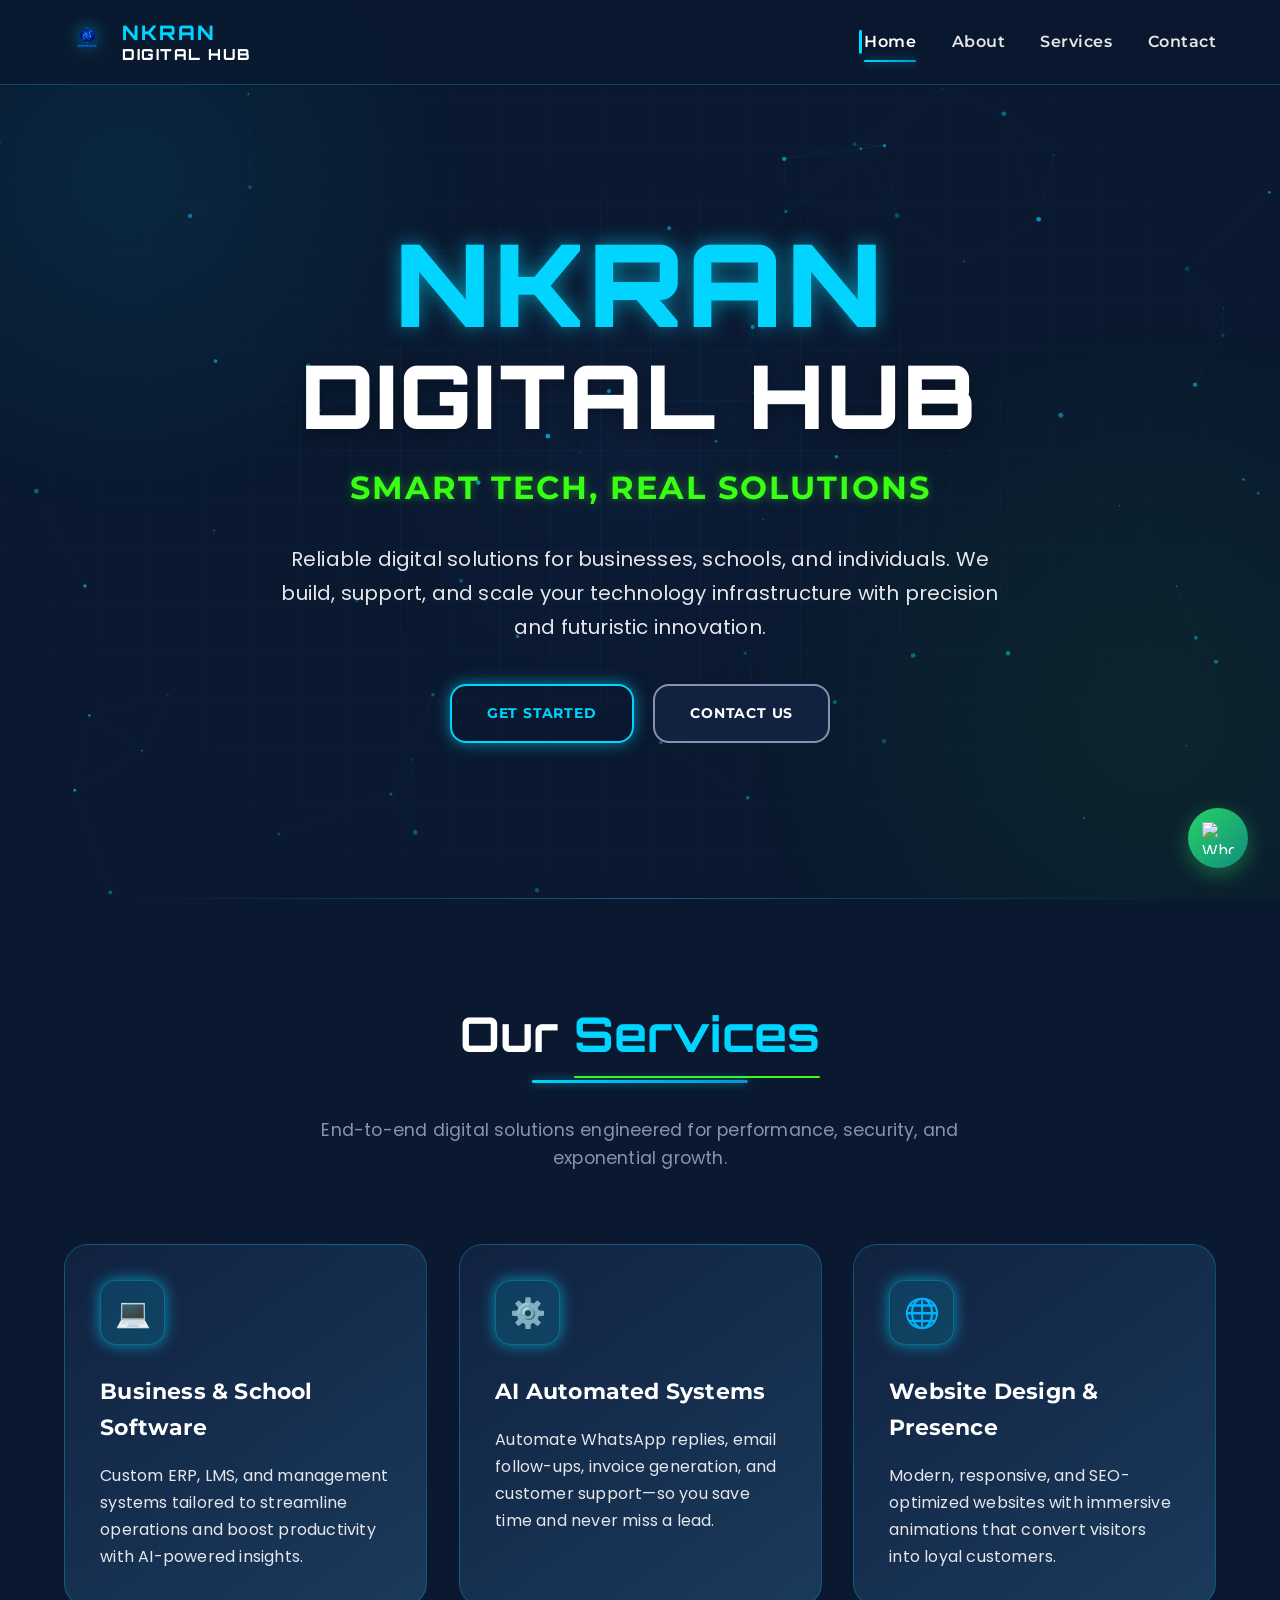
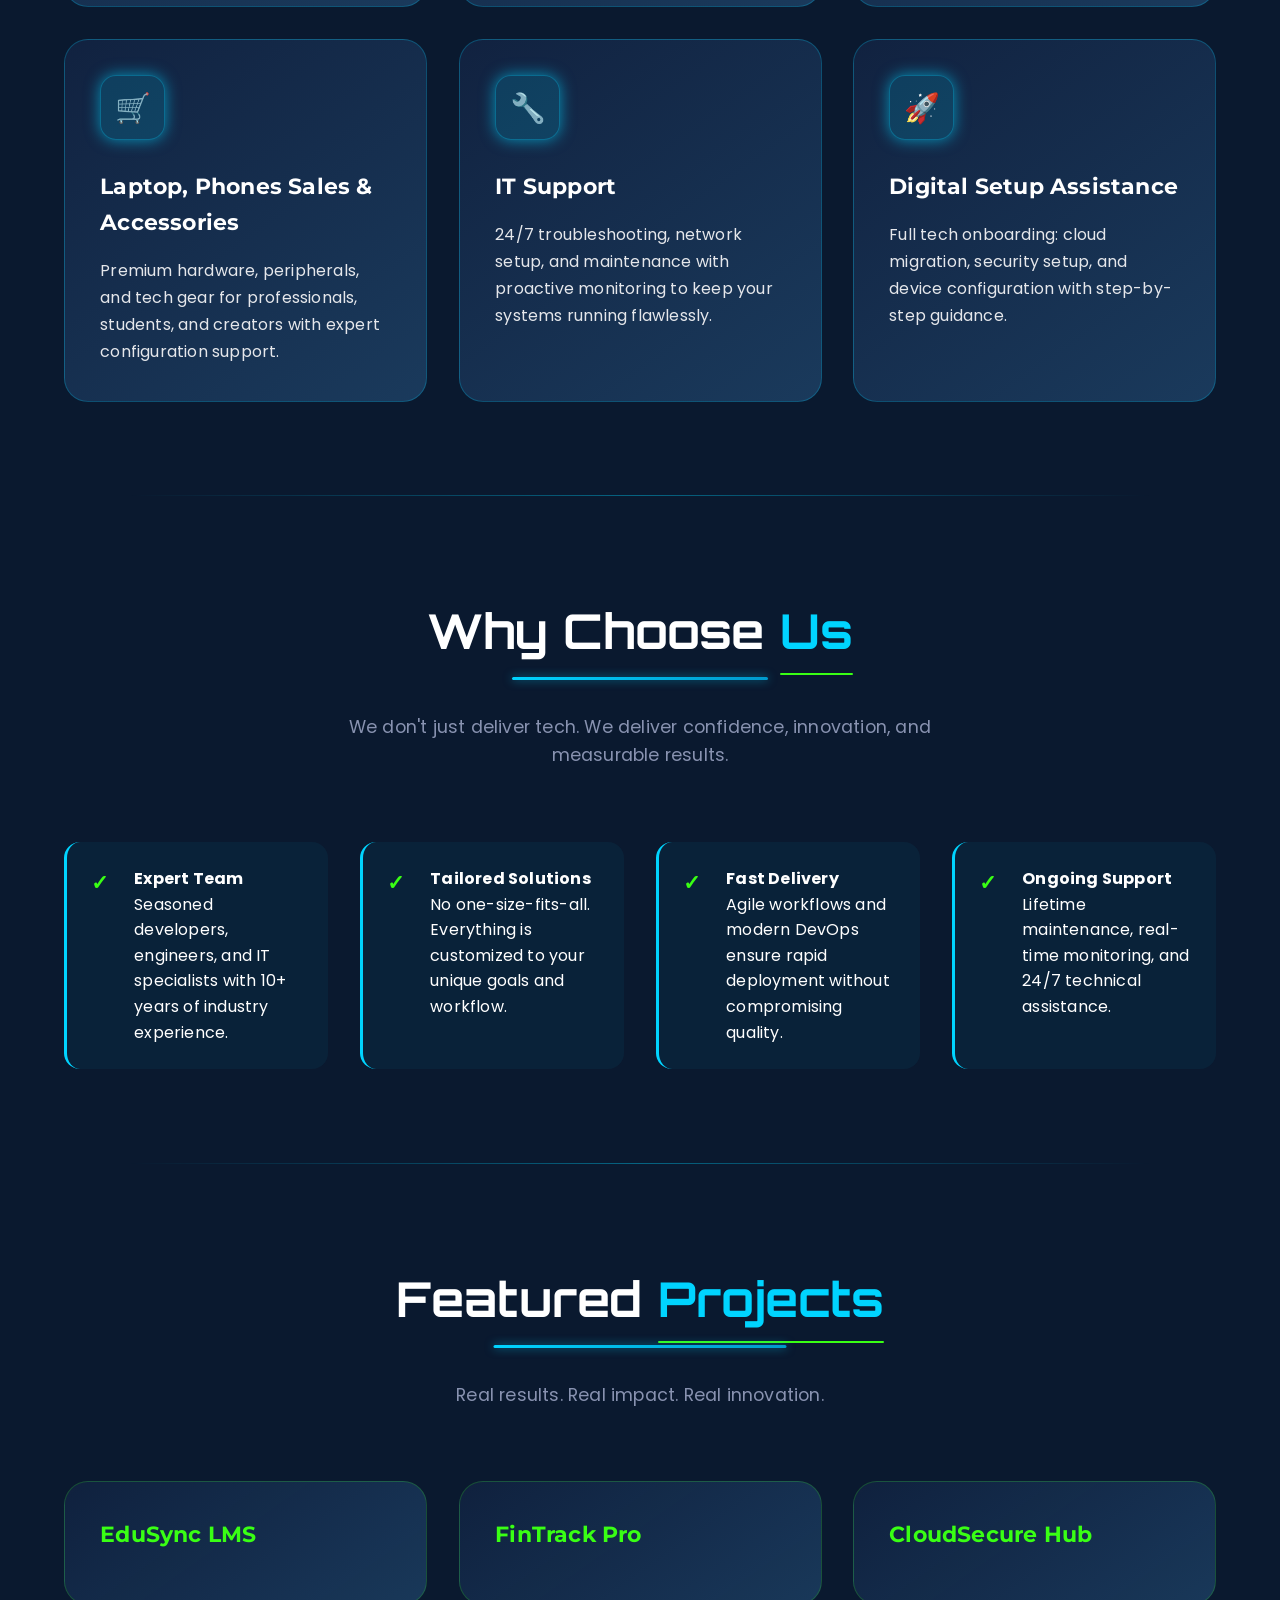
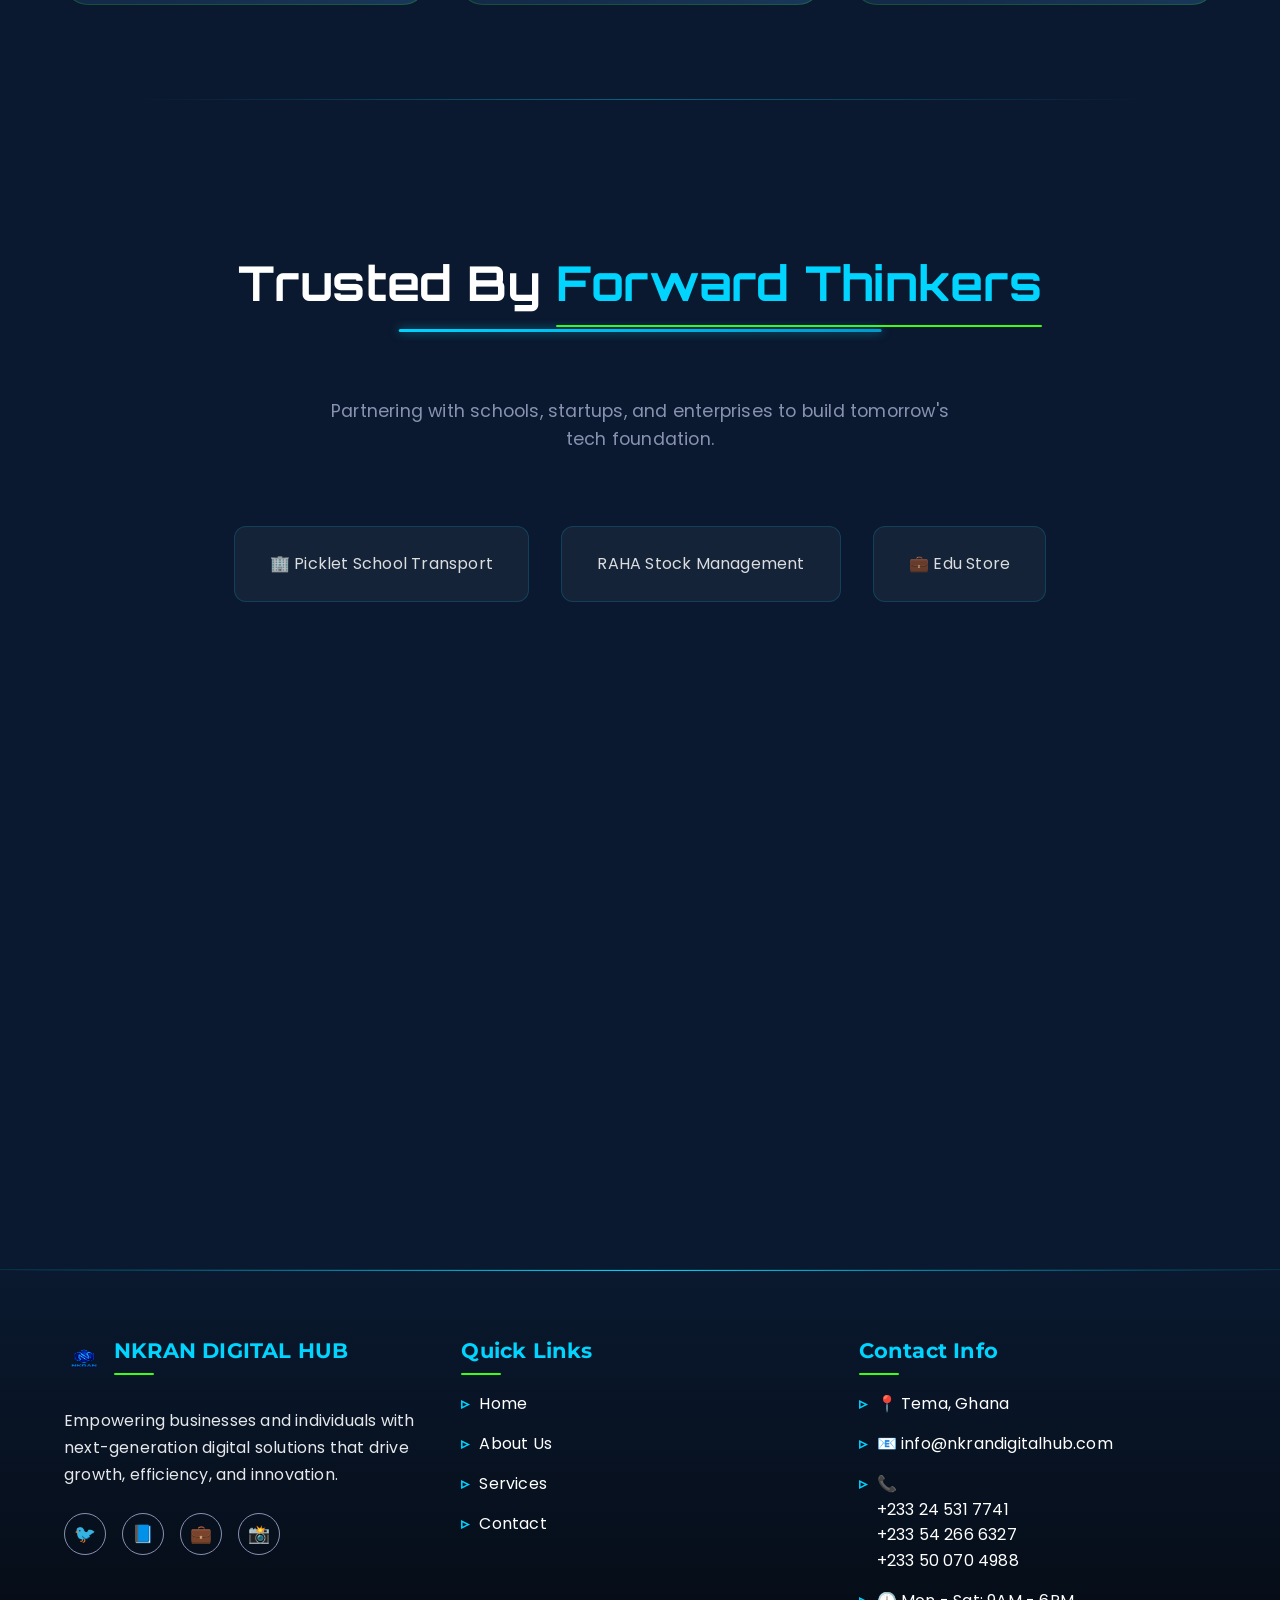
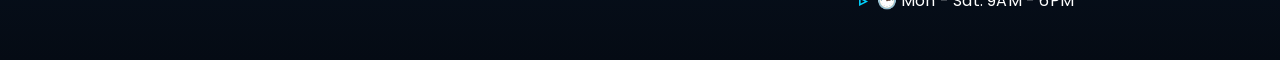
==== index.html @ eeb21f66 "Initial commit: NKRAN DIGITAL HUB website" ====
<!DOCTYPE html>
<html lang="en">
<head>
  <meta charset="UTF-8">
  <meta name="viewport" content="width=device-width, initial-scale=1.0">
  <meta name="description" content="NKRAN DIGITAL HUB - Smart Tech, Real Solutions">
  <title>Home | NKRAN DIGITAL HUB</title>
<link rel="icon" type="image/png" sizes="32x32" href="images/mkranDigilogo.png">
  <!-- Google Fonts -->
  <link rel="preconnect" href="https://fonts.googleapis.com">
  <link rel="preconnect" href="https://fonts.gstatic.com" crossorigin>
  <link href="https://fonts.googleapis.com/css2?family=Orbitron:wght@400;600;700;900&family=Montserrat:wght@400;500;600;700&family=Poppins:wght@300;400;500;600;700&display=swap" rel="stylesheet">
 <link rel = 'stylesheet' href="/css/index.css">
</head>
<body>
  <!-- Loading Animation -->
  <div class="loader" id="loader">
    <div class="loader-content">
      <div class="loader-logo">
  <img src="/images/mkranDigilogo.png" alt="Logo">
  <h2>NKRAN <br> DIGITAL HUB</h2>
</div>
      <div class="loader-bar"></div>
    </div>
  </div>

  <!-- Scroll Progress Bar -->
  <div class="scroll-progress" id="scrollProgress"></div>

  <!-- Particle Background Canvas -->
  <canvas id="particles-canvas"></canvas>

  <!-- Navigation -->
  <nav class="navbar" id="navbar">
<a href="index.html" class="nav-logo">
  <img src="images/mkranDigilogo.png" alt="NKRAN Logo">
  <div class="logo-text">
    <span class="logo-nkran">NKRAN</span>
    <span class="logo-digital">DIGITAL HUB</span>
  </div>
</a>
</a>
    <div class="menu-toggle" aria-label="Toggle menu">
      <span></span><span></span><span></span>
    </div>
    <ul class="nav-menu">
      <li><a href="index.html" class="nav-link active">Home</a></li>
      <li><a href="about.html" class="nav-link">About</a></li>
      <li><a href="services.html" class="nav-link">Services</a></li>
      <li><a href="contact.html" class="nav-link">Contact</a></li>
    </ul>
  </nav>

  <!-- Main Content -->
  <main>
    <!-- Hero Section -->
    <section class="hero">
      <div class="hero-grid"></div>
      <div class="hero-content">
        <h1 class="hero-title">
      <span class="title-main">NKRAN</span> <br> DIGITAL HUB
      </h1>
        <p class="hero-slogan">Smart Tech, Real Solutions</p>
        <p class="hero-desc">Reliable digital solutions for businesses, schools, and individuals. We build, support, and scale your technology infrastructure with precision and futuristic innovation.</p>
        <div class="hero-buttons">
          <a href="services.html" class="btn btn-primary" style="--i:0">Get Started</a>
          <a href="contact.html" class="btn btn-secondary" style="--i:1">Contact Us</a>
        </div>
      </div>
    </section>

    <!-- Services Section -->
    <section id="services">
      <div class="section-header">
        <h2 class="section-title">Our <span>Services</span></h2>
        <p class="section-subtitle">End-to-end digital solutions engineered for performance, security, and exponential growth.</p>
      </div>
      <div class="card-grid">
        <div class="card">
          <div class="card-content">
            <div class="card-icon">💻</div>
            <h3>Business & School Software</h3>
            <p>Custom ERP, LMS, and management systems tailored to streamline operations and boost productivity with AI-powered insights.</p>
          </div>
        </div>
        <div class="card">
          <div class="card-content">
            <div class="card-icon">⚙️</div>
            <h3>AI Automated Systems</h3>
            <p>Automate WhatsApp replies, email follow-ups, invoice generation, and customer support—so you save time and never miss a lead.</p>
          </div>
        </div>
        <div class="card">
          <div class="card-content">
            <div class="card-icon">🌐</div>
            <h3>Website Design & Presence</h3>
            <p>Modern, responsive, and SEO-optimized websites with immersive animations that convert visitors into loyal customers.</p>
          </div>
        </div>
        <div class="card">
          <div class="card-content">
            <div class="card-icon">🛒</div>
            <h3>Laptop, Phones Sales & Accessories</h3>
            <p>Premium hardware, peripherals, and tech gear for professionals, students, and creators with expert configuration support.</p>
          </div>
        </div>
        <div class="card">
          <div class="card-content">
            <div class="card-icon">🔧</div>
            <h3>IT Support</h3>
            <p>24/7 troubleshooting, network setup, and maintenance with proactive monitoring to keep your systems running flawlessly.</p>
          </div>
        </div>
        <div class="card">
          <div class="card-content">
            <div class="card-icon">🚀</div>
            <h3>Digital Setup Assistance</h3>
            <p>Full tech onboarding: cloud migration, security setup, and device configuration with step-by-step guidance.</p>
          </div>
        </div>
      </div>
    </section>

    <!-- Why Choose Us -->
    <section id="why-us">
      <div class="section-header">
        <h2 class="section-title">Why Choose <span>Us</span></h2>
        <p class="section-subtitle">We don't just deliver tech. We deliver confidence, innovation, and measurable results.</p>
      </div>
      <div class="features">
        <div class="feature">
          <span class="feature-icon">✓</span>
          <div><strong>Expert Team</strong><br>Seasoned developers, engineers, and IT specialists with 10+ years of industry experience.</div>
        </div>
        <div class="feature">
          <span class="feature-icon">✓</span>
          <div><strong>Tailored Solutions</strong><br>No one-size-fits-all. Everything is customized to your unique goals and workflow.</div>
        </div>
        <div class="feature">
          <span class="feature-icon">✓</span>
          <div><strong>Fast Delivery</strong><br>Agile workflows and modern DevOps ensure rapid deployment without compromising quality.</div>
        </div>
        <div class="feature">
          <span class="feature-icon">✓</span>
          <div><strong>Ongoing Support</strong><br>Lifetime maintenance, real-time monitoring, and 24/7 technical assistance.</div>
        </div>
      </div>
    </section>

    <!-- Featured Projects -->
    <section id="projects">
      <div class="section-header">
        <h2 class="section-title">Featured <span>Projects</span></h2>
        <p class="section-subtitle">Real results. Real impact. Real innovation.</p>
      </div>
      <div class="card-grid">
        <div class="card">
          <div class="card-content">
            <h3>EduSync LMS</h3>
            <p></p>
          </div>
        </div>
        <div class="card">
          <div class="card-content">
            <h3>FinTrack Pro</h3>
            <p></p>
          </div>
        </div>
        <div class="card">
          <div class="card-content">
            <h3>CloudSecure Hub</h3>
            <p></p>
          </div>
        </div>
      </div>
    </section>

    <!-- Trust Section -->
    <section id="trust">
      <div class="section-header">
        <h2 class="section-title">Trusted By <span>Forward Thinkers</span></h2>
        <p class="section-subtitle">Partnering with schools, startups, and enterprises to build tomorrow's tech foundation.</p>
      </div>
      <div>
        <div>🏢 Picklet School Transport</div>
        <div> RAHA Stock Management </div>
        <div>💼 Edu Store
      </div>
    </section>

    <!-- CTA Section -->
    <section id="cta">
      <h2>Ready to Upgrade Your Tech?</h2>
      <p>Let's build something remarkable together. Get a free consultation and discover how our solutions can transform your digital presence.</p>
      <a href="contact.html" class="btn btn-primary">Contact Us Now</a>
    </section>
  </main>

  <!-- Footer -->
  <footer class="footer">
    <div class="footer-grid">
      <div class="footer-col">
        <div class="footer-brand">
        <img src="/images/mkranDigilogo.png" alt="Logo">
        <h4>NKRAN DIGITAL HUB</h4>
      </div>
        <p>Empowering businesses and individuals with next-generation digital solutions that drive growth, efficiency, and innovation.</p>
        <div class="social-links">
          <a href="#" aria-label="Twitter">🐦</a>
          <a href="#" aria-label="Facebook">📘</a>
          <a href="#" aria-label="LinkedIn">💼</a>
          <a href="#" aria-label="Instagram">📸</a>
        </div>
      </div>
      <div class="footer-col">
        <h4>Quick Links</h4>
        <ul>
          <li><a href="index.html">Home</a></li>
          <li><a href="about.html">About Us</a></li>
          <li><a href="services.html">Services</a></li>
          <li><a href="contact.html">Contact</a></li>
        </ul>
      </div>
      <div class="footer-col">
  <h4>Contact Info</h4>
  <ul class="contact-list">
    <li>
      <span class="icon">📍</span>
      <span class="text">Tema, Ghana</span>
    </li>
    <li>
      <span class="icon">📧</span>
      <a href="mailto:info@nkrandigitalhub.com" class="text">info@nkrandigitalhub.com</a>
    </li>
    <li>
      <span class="icon">📞</span>
      <div class="text">
        <a href="tel:+233245317741">+233 24 531 7741</a><br>
        <a href="tel:+233542666327">+233 54 266 6327</a><br>
        <a href="tel:+233500704988">+233 50 070 4988</a>
      </div>
    </li>
    <li>
      <span class="icon">🕒</span>
      <span class="text">Mon - Sat: 9AM - 6PM</span>
    </li>
  </ul>
</div>

  <!-- WhatsApp Float Button -->
<a href="https://wa.me/233245317741" target="_blank" class="whatsapp-float">
  <img src="https://cdn-icons-png.flaticon.com/512/733/733585.png" alt="WhatsApp">

</a>

  <!-- Advanced Animation Scripts -->
 <script src="/js/index.js"></script>
</body>
</html>
---- css/index.css ----
/* ===== CORE VARIABLES & ANIMATION CONFIG ===== */
    :root {
      --bg-primary: #0A192F;
      --bg-secondary: #112240;
      --bg-tertiary: #1a3a5c;
      --accent-cyan: #00D4FF;
      --accent-cyan-glow: rgba(0, 212, 255, 0.6);
      --accent-green: #39FF14;
      --accent-green-glow: rgba(57, 255, 20, 0.4);
      --text-primary: #FFFFFF;
      --text-secondary: #E5E7EB;
      --text-muted: #8892B0;
      --font-heading: 'Orbitron', sans-serif;
      --font-sub: 'Montserrat', sans-serif;
      --font-body: 'Poppins', sans-serif;
      --transition: all 0.4s cubic-bezier(0.175, 0.885, 0.32, 1.275);
      --transition-smooth: all 0.3s ease;
      --radius: 16px;
      --radius-lg: 24px;
      --shadow-glow: 0 0 12px var(--accent-cyan-glow);
      --shadow-glow-green: 0 0 10px var(--accent-green-glow);
      --shadow-hover: 0 15px 40px rgba(0, 0, 0, 0.5);
      --gradient-primary: linear-gradient(135deg, var(--accent-cyan), #0099cc);
      --gradient-glow: linear-gradient(90deg, transparent, var(--accent-cyan), transparent);
      --particle-color: rgba(0, 212, 255, 0.4);
    }
  .hero-desc {
  max-width: 680px;
    }
    body {
  letter-spacing: 0.2px;
    }
    .nav-logo {
  display: flex;
  align-items: center;
  gap: 12px;
}
.hero-title .title-main {
  font-size: 1.3em; /* Makes NKRAN 30% larger */
  color: var(--accent-cyan);
  display: inline-block;
  letter-spacing: 4px;
  text-shadow: 0 0 20px var(--accent-cyan-glow), 0 5px 15px rgba(0, 0, 0, 0.3);
}

.footer-brand {
  display: flex;
  align-items: center;
  gap: 10px;
  margin-bottom: 1rem;
}

.footer-brand img {
  width: 40px;
  height: 40px;
}
.loader-logo {
  display: flex;
  flex-direction: column;
  align-items: center;
  gap: 15px;
}

.loader-logo img {
  width: 110px;
  height: 110px;
  object-fit: contain;
  filter: drop-shadow(0 0 15px rgba(0, 212, 255, 0.4));
}

.loader-logo h2 {
  font-family: var(--font-heading);
  font-size: 2.5rem;          /* Unified size */
  font-weight: 700;
  color: var(--accent-cyan);
  text-shadow: 0 0 15px var(--accent-cyan-glow);
  margin-top: 10px;
  animation: logoLoad 1.5s ease-in-out infinite alternate;
}

@keyframes logoLoad {
  from { letter-spacing: 2px; opacity: 0.8; }
  to { letter-spacing: 8px; opacity: 1; }
}
/* ===== NAV LOGO (MATCHES YOUR EXACT HTML) ===== */
.nav-logo {
  display: flex;
  flex-direction: row;        /* Forces image & text side-by-side */
  align-items: center;        /* Vertically centers them */
  gap: 12px;                  /* Space between logo & text */
  text-decoration: none;
}

.nav-logo img {
  width: 46px;
  height: 46px;
  object-fit: contain;
  filter: drop-shadow(0 0 8px var(--accent-cyan-glow));
  transition: transform 0.3s ease, filter 0.3s ease;
}

.logo-text {
  display: flex;
  flex-direction: column;     /* Stacks NKRAN over DIGITAL HUB */
  line-height: 1.15;
}

.logo-text span {
  font-family: var(--font-heading);
  font-weight: 800;
  display: block;
}

.logo-nkran {
  font-size: 1.25rem;
  color: var(--accent-cyan);
  letter-spacing: 2px;
  animation: logoGlow 3s ease-in-out infinite alternate;
}

.logo-digital {
  font-size: 0.95rem;
  color: var(--text-primary);
  letter-spacing: 1.5px;
  margin-top: 2px;
}

@keyframes logoGlow {
  from { text-shadow: 0 0 5px var(--accent-cyan-glow); }
  to { text-shadow: 0 0 15px var(--accent-cyan-glow), 0 0 25px var(--accent-cyan); }
}

/* Hover effect */
.nav-logo:hover img {
  transform: scale(1.05);
  filter: drop-shadow(0 0 12px var(--accent-cyan-glow)) brightness(1.1);
}









    /* ===== RESET & BASE ===== */
    * { box-sizing: border-box; margin: 0; padding: 0; }
    html { scroll-behavior: smooth; scroll-padding-top: 80px; }
    body {
      background: var(--bg-primary);
      color: var(--text-primary);
      font-family: var(--font-body);
      line-height: 1.6;
      overflow-x: hidden;
      position: relative;
    }
    body::before {
      content: '';
      position: fixed;
      top: 0; left: 0; width: 100%; height: 100%;
      background:
        radial-gradient(circle at 10% 20%, rgba(0, 212, 255, 0.08) 0%, transparent 25%),
        radial-gradient(circle at 90% 80%, rgba(57, 255, 20, 0.06) 0%, transparent 30%),
        radial-gradient(circle at 50% 50%, rgba(100, 100, 255, 0.04) 0%, transparent 40%);
      z-index: -3;
      animation: bgPulse 20s ease-in-out infinite alternate;
    }
    @keyframes bgPulse {
      0%, 100% { opacity: 0.7; }
      50% { opacity: 1; }
    }
    a { color: inherit; text-decoration: none; transition: var(--transition-smooth); }
    ul { list-style: none; }
    img, svg { max-width: 100%; display: block; }

    /* Prevent FOUC - show content immediately */
    .animate-on-scroll {
      opacity: 1 !important;
      transform: none !important;
      animation: none !important;
    }

    /* ===== PARTICLE BACKGROUND ===== */
    #particles-canvas {
      position: fixed;
      top: 0; left: 0;
      width: 100%; height: 100%;
      z-index: -2;
      pointer-events: none;
    }

    /* ===== NAVIGATION WITH GLASSMORPHISM & HOVER EFFECTS ===== */
    .navbar {
      position: fixed; top: 0; left: 0; width: 100%; z-index: 1000;
      padding: 1.2rem 5%;
      background: rgba(10, 25, 47, 0.85);
      backdrop-filter: blur(8px);
      border-bottom: 1px solid rgba(0, 212, 255, 0.25);
      display: flex; align-items: center; justify-content: space-between;
      transition: var(--transition);
      animation: slideDown 0.6s ease-out;
    }
    @keyframes slideDown {
      from { transform: translateY(-100%); opacity: 0; }
      to { transform: translateY(0); opacity: 1; }
    }
    .navbar.scrolled {
      padding: 0.8rem 5%;
      background: rgba(10, 25, 47, 0.95);
      box-shadow: 0 5px 30px rgba(0, 0, 0, 0.4);
      border-bottom-color: var(--accent-cyan);
    }
  /* ===== NAVIGATION LOGO & MENU ===== */
.nav-logo {
  display: flex;
  align-items: center;
  gap: 12px;
  text-decoration: none;
  position: relative;
}

.nav-logo img {
  width: 46px;
  height: 46px;
  object-fit: contain;
  filter: drop-shadow(0 0 8px var(--accent-cyan-glow));
  transition: transform 0.3s ease, filter 0.3s ease;
}

.logo-text {
  display: flex;
  flex-direction: column;
  line-height: 1.15;
}

.logo-text span {
  font-family: var(--font-heading);
  font-weight: 800;
  display: block;
}

.logo-nkran {
  font-size: 1.25rem;
  color: var(--accent-cyan);
  letter-spacing: 2px;
  animation: logoGlow 3s ease-in-out infinite alternate;
}

.logo-digital {
  font-size: 0.95rem;
  color: var(--text-primary);
  letter-spacing: 1.5px;
}

.logo-hub {
  font-size: 1.1rem;
  color: var(--accent-cyan);
  letter-spacing: 3px;
  margin-top: 2px;
}

@keyframes logoGlow {
  from { text-shadow: 0 0 5px var(--accent-cyan-glow); }
  to { text-shadow: 0 0 15px var(--accent-cyan-glow), 0 0 25px var(--accent-cyan); }
}

/* Hover effect on logo image */
.nav-logo:hover img {
  transform: scale(1.05);
  filter: drop-shadow(0 0 12px var(--accent-cyan-glow)) brightness(1.1);
}

/* ===== NAV MENU & LINKS (Preserved & Optimized) ===== */
.nav-menu { display: flex; gap: 2.2rem; }

.nav-link {
  font-family: var(--font-sub);
  font-weight: 600;
  color: var(--text-secondary);
  padding: 0.5rem 0;
  position: relative;
  letter-spacing: 0.5px;
  transition: var(--transition-smooth);
}

.nav-link::before {
  content: '';
  position: absolute;
  top: 50%; left: -5px;
  width: 3px; height: 0;
  background: var(--accent-cyan);
  border-radius: 2px;
  transition: var(--transition);
  transform: translateY(-50%);
  opacity: 0;
}

.nav-link:hover, .nav-link.active {
  color: var(--text-primary);
  transform: translateX(3px);
}

.nav-link:hover::before, .nav-link.active::before {
  height: 70%;
  opacity: 1;
}

.nav-link::after {
  content: '';
  position: absolute;
  bottom: -3px; left: 0;
  width: 0; height: 2px;
  background: var(--gradient-primary);
  transition: var(--transition);
  border-radius: 2px;
  box-shadow: 0 0 8px var(--accent-cyan-glow);
}

.nav-link:hover::after, .nav-link.active::after {
  width: 100%;
}

    /* Mobile Menu */
    .menu-toggle {
      display: none;
      flex-direction: column;
      gap: 6px;
      cursor: pointer;
      padding: 5px;
      z-index: 1001;
      position: relative;
    }
    .menu-toggle span {
      width: 28px;
      height: 3px;
      background: var(--text-primary);
      border-radius: 3px;
      transition: var(--transition);
      position: relative;
      box-shadow: 0 0 5px var(--accent-cyan-glow);
    }
    .menu-toggle.active span:nth-child(1) {
      transform: rotate(45deg) translate(6px, 6px);
      background: var(--accent-cyan);
    }
    .menu-toggle.active span:nth-child(2) {
      opacity: 0;
      transform: translateX(-10px);
    }
    .menu-toggle.active span:nth-child(3) {
      transform: rotate(-45deg) translate(6px, -6px);
      background: var(--accent-cyan);
    }
    @media (max-width: 900px) {
      .menu-toggle { display: flex; }
      .nav-menu {
        position: fixed;
        top: 0;
        right: -100%;
        width: 80%;
        max-width: 320px;
        height: 100vh;
        background: linear-gradient(135deg, var(--bg-primary), var(--bg-secondary));
        flex-direction: column;
        padding: 6rem 2.5rem 2rem;
        transition: var(--transition);
        border-left: 1px solid var(--accent-cyan);
        box-shadow: -10px 0 40px rgba(0, 0, 0, 0.6);
        z-index: 999;
      }
      .nav-menu.active { right: 0; }
      .nav-link {
        font-size: 1.3rem;
        padding: 1rem 0;
        border-bottom: 1px solid rgba(255,255,255,0.1);
      }
    }

    /* ===== BUTTONS WITH ADVANCED HOVER EFFECTS ===== */
    .btn {
      display: inline-flex;
      align-items: center;
      justify-content: center;
      padding: 1rem 2.2rem;
      border-radius: var(--radius);
      font-family: var(--font-sub);
      font-weight: 700;
      letter-spacing: 0.8px;
      transition: var(--transition);
      position: relative;
      overflow: hidden;
      cursor: pointer;
      z-index: 1;
      border: none;
      text-transform: uppercase;
      font-size: 0.9rem;
    }
    .btn::before {
      content: '';
      position: absolute;
      top: 0; left: -100%;
      width: 100%; height: 100%;
      background: var(--gradient-primary);
      transition: var(--transition);
      z-index: -1;
      opacity: 0;
    }
    .btn::after {
      content: '';
      position: absolute;
      top: 50%; left: 50%;
      width: 0; height: 0;
      background: rgba(255,255,255,0.3);
      border-radius: 50%;
      transform: translate(-50%, -50%);
      transition: width 0.6s ease, height 0.6s ease;
      z-index: -1;
    }
    .btn:hover::after {
      width: 300px; height: 300px;
    }
    .btn-primary {
      background: transparent;
      border: 2px solid var(--accent-cyan);
      color: var(--accent-cyan);
      box-shadow: 0 0 15px var(--accent-cyan-glow);
    }
    .btn-primary:hover {
      color: var(--bg-primary);
      transform: translateY(-4px) scale(1.05);
      box-shadow: var(--shadow-glow), 0 10px 30px rgba(0, 212, 255, 0.4);
    }
    .btn-primary:hover::before {
      left: 0;
      opacity: 1;
    }
    .btn-secondary {
      background: var(--bg-secondary);
      color: var(--text-primary);
      border: 2px solid var(--text-muted);
      position: relative;
      overflow: hidden;
    }
    .btn-secondary::before {
      content: '';
      position: absolute;
      top: 0; left: 0;
      width: 100%; height: 100%;
      background: var(--gradient-primary);
      opacity: 0;
      transition: var(--transition);
      z-index: -1;
    }
    .btn-secondary:hover {
      border-color: var(--accent-cyan);
      color: var(--accent-cyan);
      transform: translateY(-4px);
      box-shadow: 0 10px 30px rgba(0, 0, 0, 0.4);
    }
    .btn-secondary:hover::before {
      opacity: 0.2;
    }

    /* ===== HERO SECTION WITH MULTI-LAYER ANIMATIONS ===== */
    .hero {
      min-height: 100vh;
      display: grid;
      place-items: center;
      padding: 10rem 5% 6rem;
      position: relative;
      text-align: center;
      overflow: hidden;
    }
    .hero-grid {
      position: absolute;
      inset: 0;
      z-index: -1;
      background-image:
        linear-gradient(rgba(0, 212, 255, 0.08) 1px, transparent 1px),
        linear-gradient(90deg, rgba(0, 212, 255, 0.08) 1px, transparent 1px);
      background-size: 50px 50px;
      mask-image: radial-gradient(ellipse 80% 80% at center, black 20%, transparent 70%);
      animation: gridMove 20s linear infinite;
      opacity: 0.6;
    }
    @keyframes gridMove {
      0% { background-position: 0 0, 0 0; }
      100% { background-position: 50px 50px, 50px 50px; }
    }
    .hero-content {
      max-width: 1000px;
      position: relative;
      z-index: 2;
      animation: fadeInUp 1s ease-out;
    }
    @keyframes fadeInUp {
      from {
        opacity: 0;
        transform: translateY(40px) scale(0.98);
      }
      to {
        opacity: 1;
        transform: translateY(0) scale(1);
      }
    }
    .hero-title {
      font-family: var(--font-heading);
      font-size: clamp(2.5rem, 8vw, 5.5rem);
      font-weight: 900;
      margin-bottom: 1.2rem;
      letter-spacing: 3px;
      line-height: 1.1;
      position: relative;
      animation: titleReveal 1.2s ease-out forwards;
      text-shadow: 0 5px 15px rgba(0, 0, 0, 0.3);
    }
    @keyframes titleReveal {
      0% {
        opacity: 0;
        transform: translateY(30px) scale(0.95);
        filter: blur(10px);
      }
      50% {
        opacity: 1;
        transform: translateY(0) scale(1.02);
        filter: blur(0);
      }
      100% {
        transform: translateY(0) scale(1);
      }
    }
    .hero-title::before {
      content: 'NKRAN DIGITAL HUB';
      position: absolute;
      top: 0; left: 0;
      width: 100%;
      color: transparent;
      background: var(--gradient-primary);
      -webkit-background-clip: text;
      background-clip: text;
      animation: textShine 3s ease-in-out infinite;
      opacity: 0;
      z-index: -1;
    }
    @keyframes textShine {
      0%, 100% { opacity: 0; transform: translateX(-100%); }
      50% { opacity: 1; transform: translateX(100%); }
    }
    .hero-slogan {
      font-family: var(--font-sub);
      font-size: clamp(1.3rem, 3vw, 2rem);
      color: var(--accent-green);
      margin-bottom: 1.8rem;
      font-weight: 700;
      letter-spacing: 2px;
      text-transform: uppercase;
      animation: sloganGlow 2.5s ease-in-out infinite alternate;
      text-shadow: 0 0 10px var(--accent-green-glow);
    }
    @keyframes sloganGlow {
      from {
        text-shadow: 0 0 5px var(--accent-green-glow);
        transform: scale(1);
      }
      to {
        text-shadow: 0 0 10px var(--accent-green-glow), 0 0 30px var(--accent-green);
        transform: scale(1.03);
      }
    }
    .hero-desc {
      color: var(--text-secondary);
      max-width: 750px;
      margin: 0 auto 2.5rem;
      font-size: clamp(1.05rem, 2vw, 1.25rem);
      line-height: 1.7;
      animation: fadeIn 1.4s ease-out 0.3s forwards;
      opacity: 0;
    }
    @keyframes fadeIn {
      to { opacity: 1; }
    }
    .hero-buttons {
      display: flex;
      gap: 1.2rem;
      justify-content: center;
      flex-wrap: wrap;
      animation: fadeIn 1.4s ease-out 0.6s forwards;
      opacity: 0;
    }
    .hero-buttons .btn {
      animation: buttonFloat 5s ease-in-out infinite;
      animation-delay: calc(var(--i, 0) * 0.3s);
    }
    @keyframes buttonFloat {
      0%, 100% { transform: translateY(0); }
      50% { transform: translateY(-8px); }
    }

    /* Glitch effect on hover for title */

    @keyframes glitch {
      0% { transform: translate(0); }
      20% { transform: translate(-3px, 3px); }
      40% { transform: translate(-3px, -3px); }
      60% { transform: translate(3px, 3px); }
      80% { transform: translate(3px, -3px); }
      100% { transform: translate(0); }
    }

    /* ===== SECTIONS WITH STAGGERED ENTRANCE ANIMATIONS ===== */
    section {
      padding: 6rem 5%;
      max-width: 1400px;
      margin: 0 auto;
      position: relative;
    }
    section::before {
      content: '';
      position: absolute;
      top: -2px; left: 50%;
      transform: translateX(-50%);
      width: 80%;
      height: 1px;
      background: linear-gradient(90deg, transparent, var(--accent-cyan), transparent);
      opacity: 0.4;
      animation: lineGlow 3s ease-in-out infinite;
    }
    @keyframes lineGlow {
      0%, 100% { opacity: 0.2; }
      50% { opacity: 0.6; }
    }
    .section-header {
      text-align: center;
      margin-bottom: 4.5rem;
      position: relative;
      animation: fadeInUp 0.8s ease-out;
    }
    .section-title {
      font-family: var(--font-heading);
      font-size: clamp(1.8rem, 4.5vw, 3rem);
      margin-bottom: 1.2rem;
      position: relative;
      display: inline-block;
    }
    .section-title::after {
      content: '';
      position: absolute;
      bottom: -10px; left: 50%;
      transform: translateX(-50%);
      width: 60%;
      height: 3px;
      background: var(--gradient-primary);
      border-radius: 3px;
      box-shadow: 0 0 10px var(--accent-cyan-glow);
      animation: pulseLine 2s ease-in-out infinite;
    }
    @keyframes pulseLine {
      0%, 100% { width: 60%; opacity: 0.7; }
      50% { width: 80%; opacity: 1; }
    }
    .section-title span {
      color: var(--accent-cyan);
      position: relative;
      display: inline-block;
    }
    .section-title span::after {
      content: '';
      position: absolute;
      bottom: -5px; left: 0;
      width: 100%; height: 2px;
      background: var(--accent-green);
      border-radius: 2px;
      animation: underlineGlow 2s ease-in-out infinite;
    }
    @keyframes underlineGlow {
      0%, 100% { opacity: 0.5; transform: scaleX(0.9); }
      50% { opacity: 1; transform: scaleX(1.1); }
    }
    .section-subtitle {
      color: var(--text-muted);
      max-width: 650px;
      margin: 1.5rem auto 0;
      font-size: 1.1rem;
      animation: fadeIn 1s ease-out 0.3s forwards;
      opacity: 0;
    }

    /* ===== CARDS WITH 3D HOVER & GLOW EFFECTS ===== */
    .card-grid {
      display: grid;
      gap: 2rem;
      grid-template-columns: repeat(auto-fit, minmax(290px, 1fr));
      perspective: 1000px;
    }
    .card {
      background: linear-gradient(145deg, var(--bg-secondary), var(--bg-tertiary));
      border: 1px solid rgba(0, 212, 255, 0.25);
      border-radius: var(--radius-lg);
      padding: 2.2rem;
      transition: var(--transition);
      position: relative;
      overflow: hidden;
      transform-style: preserve-3d;
      animation: cardEntrance 0.7s ease-out forwards;
      opacity: 0;
      transform: translateY(30px) rotateX(5deg);
    }
    @keyframes cardEntrance {
      to {
        opacity: 1;
        transform: translateY(0) rotateX(0);
      }
    }
    .card::before {
      content: '';
      position: absolute;
      inset: 0;
      background: linear-gradient(135deg, rgba(0, 212, 255, 0.1), transparent 40%);
      opacity: 0;
      transition: var(--transition);
      z-index: 0;
      transform: translateZ(-1px);
    }
    .card::after {
      content: '';
      position: absolute;
      top: -50%; left: -50%;
      width: 200%; height: 200%;
      background: radial-gradient(circle, rgba(0, 212, 255, 0.15) 0%, transparent 70%);
      opacity: 0;
      transition: var(--transition);
      z-index: 0;
      pointer-events: none;
    }
    .card:hover {
      transform: translateY(-8px) scale(1.02);
      border-color: var(--accent-cyan);
      box-shadow: var(--shadow-glow), var(--shadow-hover);
      z-index: 10;
    }
    .card:hover::before {
      opacity: 1;
    }
    .card:hover::after {
      opacity: 1;
      animation: ripple 1s ease-out;
    }
    @keyframes ripple {
      0% { transform: scale(0); opacity: 0.8; }
      100% { transform: scale(1); opacity: 0; }
    }
    .card-content {
      position: relative;
      z-index: 2;
      transform: translateZ(20px);
    }
    .card-icon {
      width: 65px; height: 65px;
      background: rgba(0, 212, 255, 0.15);
      border-radius: 16px;
      display: grid; place-items: center;
      margin-bottom: 1.8rem;
      color: var(--accent-cyan);
      font-size: 1.8rem;
      border: 1px solid rgba(0, 212, 255, 0.3);
      box-shadow: 0 0 15px var(--accent-cyan-glow);
      transition: var(--transition);
      position: relative;
      animation: iconPulse 3s ease-in-out infinite;
    }
    @keyframes iconPulse {
      0%, 100% { box-shadow: 0 0 15px var(--accent-cyan-glow); }
      50% { box-shadow: 0 0 25px var(--accent-cyan-glow), 0 0 35px var(--accent-cyan); }
    }
    .card:hover .card-icon {
      transform: scale(1.15) rotate(5deg);
      background: rgba(0, 212, 255, 0.25);
      box-shadow: 0 0 25px var(--accent-cyan-glow), 0 0 40px var(--accent-cyan);
    }
    .card h3 {
      font-family: var(--font-sub);
      font-size: 1.4rem;
      margin-bottom: 1rem;
      color: var(--text-primary);
      position: relative;
      display: inline-block;
    }
    .card h3::after {
      content: '';
      position: absolute;
      bottom: -5px; left: 0;
      width: 0; height: 2px;
      background: var(--accent-cyan);
      transition: var(--transition);
      border-radius: 2px;
    }
    .card:hover h3::after {
      width: 100%;
    }
    .card p {
      color: var(--text-secondary);
      font-size: 1rem;
      line-height: 1.7;
      transition: var(--transition-smooth);
    }
    .card:hover p {
      color: var(--text-primary);
    }

    /* Staggered card animations */
    .card:nth-child(1) { animation-delay: 0.1s; }
    .card:nth-child(2) { animation-delay: 0.2s; }
    .card:nth-child(3) { animation-delay: 0.3s; }
    .card:nth-child(4) { animation-delay: 0.4s; }
    .card:nth-child(5) { animation-delay: 0.5s; }
    .card:nth-child(6) { animation-delay: 0.6s; }

    /* ===== FEATURES SECTION WITH ICON ANIMATIONS ===== */
    .features {
      display: grid;
      gap: 2rem;
      grid-template-columns: repeat(auto-fit, minmax(240px, 1fr));
      margin-top: 2.5rem;
    }
    .feature {
      display: flex;
      align-items: flex-start;
      gap: 1.2rem;
      padding: 1.5rem;
      border-radius: var(--radius);
      background: rgba(0, 212, 255, 0.05);
      border-left: 3px solid var(--accent-cyan);
      transition: var(--transition);
      animation: featureEntrance 0.6s ease-out forwards;
      opacity: 0;
      transform: translateX(-20px);
    }
    @keyframes featureEntrance {
      to {
        opacity: 1;
        transform: translateX(0);
      }
    }
    .feature:hover {
      background: rgba(0, 212, 255, 0.12);
      transform: translateX(5px);
      border-left-color: var(--accent-green);
      box-shadow: 0 5px 20px rgba(0, 0, 0, 0.3);
    }
    .feature-icon {
      color: var(--accent-green);
      font-weight: bold;
      min-width: 24px;
      font-size: 1.3rem;
      animation: iconBounce 2s ease-in-out infinite;
    }
    @keyframes iconBounce {
      0%, 100% { transform: translateY(0); }
      50% { transform: translateY(-5px); }
    }
    .feature:nth-child(1) { animation-delay: 0.1s; }
    .feature:nth-child(2) { animation-delay: 0.2s; }
    .feature:nth-child(3) { animation-delay: 0.3s; }
    .feature:nth-child(4) { animation-delay: 0.4s; }

    /* ===== PROJECTS SECTION WITH HOVER REVEAL ===== */
    #projects .card {
      background: linear-gradient(145deg, rgba(17, 34, 64, 0.9), rgba(26, 58, 92, 0.95));
      border: 1px solid rgba(57, 255, 20, 0.2);
    }
    #projects .card:hover {
      border-color: var(--accent-green);
      box-shadow: var(--shadow-glow-green), var(--shadow-hover);
    }
    #projects .card h3 {
      color: var(--accent-green);
    }
    #projects .card h3::after {
      background: var(--accent-green);
    }

    /* ===== TRUST SECTION WITH FLOATING BADGES ===== */
    #trust {
      text-align: center;
      position: relative;
    }
    #trust > div {
      display: flex;
      justify-content: center;
      gap: 2rem;
      flex-wrap: wrap;
      margin-top: 3rem;
    }
    #trust > div > div {
      padding: 1.5rem 2.2rem;
      background: rgba(255,255,255,0.06);
      border-radius: 12px;
      border: 1px solid rgba(0, 212, 255, 0.2);
      transition: var(--transition);
      animation: badgeFloat 4s ease-in-out infinite;
      opacity: 0.85;
    }
    @keyframes badgeFloat {
      0%, 100% { transform: translateY(0); }
      50% { transform: translateY(-10px); }
    }
    #trust > div > div:nth-child(2) { animation-delay: 0.5s; }
    #trust > div > div:nth-child(3) { animation-delay: 1s; }
    #trust > div > div:hover {
      opacity: 1;
      transform: translateY(-8px) scale(1.05);
      background: rgba(0, 212, 255, 0.15);
      border-color: var(--accent-cyan);
      box-shadow: var(--shadow-glow);
    }

    /* ===== CTA SECTION WITH PULSE BACKGROUND ===== */
    #cta {
      background: linear-gradient(135deg, rgba(0,212,255,0.12), rgba(57,255,20,0.08), transparent);
      border-radius: var(--radius-lg);
      text-align: center;
      padding: 4.5rem 2.5rem;
      margin: 5rem auto;
      position: relative;
      overflow: hidden;
      border: 1px solid rgba(0, 212, 255, 0.3);
      animation: ctaPulse 8s ease-in-out infinite;
    }
    @keyframes ctaPulse {
      0%, 100% { box-shadow: 0 0 20px rgba(0, 212, 255, 0.3); }
      50% { box-shadow: 0 0 40px rgba(0, 212, 255, 0.6), 0 0 60px rgba(57, 255, 20, 0.4); }
    }
    #cta::before {
      content: '';
      position: absolute;
      top: -50%; left: -50%;
      width: 200%; height: 200%;
      background: radial-gradient(circle, rgba(0, 212, 255, 0.1) 0%, transparent 70%);
      animation: rotateGradient 15s linear infinite;
      z-index: -1;
    }
    @keyframes rotateGradient {
      0% { transform: rotate(0deg); }
      100% { transform: rotate(360deg); }
    }
    #cta h2 {
      font-family: var(--font-heading);
      margin-bottom: 1.2rem;
      font-size: clamp(1.8rem, 4vw, 2.5rem);
      animation: textPop 1.5s ease-out;
    }
    @keyframes textPop {
      0% { transform: scale(0.95); opacity: 0; }
      50% { transform: scale(1.05); }
      100% { transform: scale(1); opacity: 1; }
    }
    #cta p {
      color: var(--text-secondary);
      margin-bottom: 2.2rem;
      font-size: 1.15rem;
      max-width: 600px;
      margin-left: auto;
      margin-right: auto;
    }

    /* ===== FOOTER WITH ANIMATED LINKS ===== */
    .footer {
      background: linear-gradient(to bottom, var(--bg-primary), #050B14);
      padding: 4rem 5% 2rem;
      border-top: 1px solid rgba(0, 212, 255, 0.2);
      position: relative;
    }
    .footer::before {
      content: '';
      position: absolute;
      top: 0; left: 0;
      width: 100%; height: 1px;
      background: var(--gradient-glow);
      animation: glowLine 3s ease-in-out infinite;
    }
    .footer-grid {
      display: grid;
      gap: 2.5rem;
      max-width: 1200px;
      margin: 0 auto;
      grid-template-columns: repeat(auto-fit, minmax(220px, 1fr));
    }
    .footer-col h4 {
      font-family: var(--font-sub);
      color: var(--accent-cyan);
      margin-bottom: 1.5rem;
      font-size: 1.3rem;
      position: relative;
      display: inline-block;
    }
    .footer-col h4::after {
      content: '';
      position: absolute;
      bottom: -8px; left: 0;
      width: 40px; height: 2px;
      background: var(--accent-green);
      border-radius: 2px;
      animation: pulseLine 2s ease-in-out infinite;
    }
    .footer-col p {
      color: var(--text-secondary);
      line-height: 1.7;
      margin-bottom: 1.5rem;
    }
    .footer-col ul li {
      margin-bottom: 0.9rem;
      position: relative;
      padding-left: 18px;
    }
    .footer-col ul li::before {
      content: '▹';
      position: absolute;
      left: 0;
      color: var(--accent-cyan);
      font-weight: bold;
      animation: arrowBounce 1.5s ease-in-out infinite;
    }
    @keyframes arrowBounce {
      0%, 100% { transform: translateX(0); }
      50% { transform: translateX(3px); }
    }
    .footer-col ul li a {
      transition: var(--transition-smooth);
      position: relative;
      display: inline-block;
    }
    .footer-col ul li a:hover {
      color: var(--accent-cyan);
      transform: translateX(4px);
    }
    .footer-col ul li a::after {
      content: '';
      position: absolute;
      bottom: -2px; left: 0;
      width: 0; height: 1px;
      background: var(--accent-cyan);
      transition: var(--transition-smooth);
    }
    .footer-col ul li a:hover::after {
      width: 100%;
    }
    .social-links {
      display: flex;
      gap: 1rem;
      margin-top: 1.5rem;
    }
    .social-links a {
      width: 42px; height: 42px;
      border: 1px solid var(--text-muted);
      border-radius: 50%;
      display: grid;
      place-items: center;
      transition: var(--transition);
      font-size: 1.1rem;
      position: relative;
      overflow: hidden;
    }
    .social-links a::before {
      content: '';
      position: absolute;
      inset: 0;
      background: var(--gradient-primary);
      opacity: 0;
      transition: var(--transition);
      z-index: -1;
    }
    .social-links a:hover {
      border-color: var(--accent-cyan);
      color: var(--accent-cyan);
      transform: translateY(-5px) scale(1.1);
      box-shadow: var(--shadow-glow);
    }
    .social-links a:hover::before {
      opacity: 0.2;
    }
    .copyright {
      text-align: center;
      padding-top: 3rem;
      margin-top: 3rem;
      border-top: 1px solid rgba(255,255,255,0.08);
      color: var(--text-muted);
      font-size: 0.9rem;
      position: relative;
    }
    .copyright::after {
      content: '';
      position: absolute;
      bottom: -1px; left: 50%;
      transform: translateX(-50%);
      width: 100px; height: 1px;
      background: var(--gradient-glow);
      animation: glowLine 2.5s ease-in-out infinite;
    }

/* ===== WHATSAPP FLOAT - SPINNING RING ON HOVER ONLY ===== */
.whatsapp-float {
  position: fixed; /* Keeps the button pinned to the corner */
  bottom: 2rem;
  right: 2rem;
  width: 60px;
  height: 60px;
  border-radius: 50%;
  background: linear-gradient(135deg, #25D366, #128C7E);
  display: flex;
  align-items: center;
  justify-content: center;
  z-index: 999;
  text-decoration: none;
  box-shadow: 0 6px 20px rgba(37, 211, 102, 0.4);
  transition: transform 0.3s ease, box-shadow 0.3s ease;
  animation: whatsappPulse 3s ease-in-out infinite;
}

.whatsapp-float img,
.whatsapp-float svg {
  width: 32px;
  height: 32px;
  object-fit: contain;
  fill: white;
}

.whatsapp-float span {
  display: none;
}

/* Spinning ring — HIDDEN by default, animation paused */
.whatsapp-float::after {
  content: '';
  position: absolute;
  inset: -4px;
  border-radius: 50%;
  border: 2px solid transparent;
  border-top-color: var(--accent-cyan, #00D4FF);
  border-bottom-color: var(--accent-green, #39FF14);
  opacity: 0;                                      /* Hidden at rest */
  animation: spin 2.5s linear infinite paused;     /* Paused until hover */
  transition: opacity 0.3s ease;
  pointer-events: none;
}

@keyframes spin {
  0% { transform: rotate(0deg); }
  100% { transform: rotate(360deg); }
}

/* Smooth, lightweight pulse */
@keyframes whatsappPulse {
  0%, 100% {
    box-shadow: 0 6px 20px rgba(37, 211, 102, 0.4);
    transform: translateY(0);
  }
  50% {
    box-shadow: 0 8px 28px rgba(37, 211, 102, 0.6);
    transform: translateY(-4px);
  }
}

/* Hover: pauses pulse, lifts button, reveals & speeds up the spinning ring */
.whatsapp-float:hover {
  animation: none;
  transform: translateY(-6px) scale(1.05);
  box-shadow: 0 12px 35px rgba(37, 211, 102, 0.7);
}

.whatsapp-float:hover::after {
  opacity: 1;
  animation-play-state: running;  /* Start spinning on hover */
  animation-duration: 1.2s;       /* Faster spin for a dynamic feel */
}
    /* ===== LOADING ANIMATION (Shown briefly on load) ===== */
    .loader {
      position: fixed;
      top: 0; left: 0;
      width: 100%; height: 100%;
      background: var(--bg-primary);
      display: flex;
      justify-content: center;
      align-items: center;
      z-index: 9999;
      transition: opacity 0.5s ease, visibility 0.5s ease;
    }
    .loader.hidden {
      opacity: 0;
      visibility: hidden;
      pointer-events: none;
    }
    .loader-content {
      text-align: center;
    }

    .loader-bar {
      width: 200px;
      height: 4px;
      background: rgba(255,255,255,0.1);
      border-radius: 2px;
      overflow: hidden;
      position: relative;
    }
    .loader-bar::after {
      content: '';
      position: absolute;
      top: 0; left: 0;
      height: 100%;
      width: 0;
      background: var(--gradient-primary);
      animation: loadProgress 1.8s ease-in-out forwards;
      box-shadow: 0 0 10px var(--accent-cyan-glow);
    }
    @keyframes loadProgress {
      0% { width: 0; }
      30% { width: 30%; }
      70% { width: 85%; }
      100% { width: 100%; }
    }



    @keyframes cursorPulse {
      0%, 100% { transform: translate(-50%, -50%) scale(1); opacity: 0.7; }
      50% { transform: translate(-50%, -50%) scale(1.2); opacity: 1; }
    }


    /* ===== RESPONSIVE ANIMATIONS ===== */
    @media (max-width: 768px) {
      .hero-title { font-size: clamp(2.2rem, 8vw, 4rem); }
      .hero-buttons { flex-direction: column; align-items: center; }
      .btn { width: 100%; max-width: 300px; }
      .card-grid { grid-template-columns: 1fr; }
      .features { grid-template-columns: 1fr; }
      .footer-grid { grid-template-columns: 1fr; text-align: center; }
      .social-links { justify-content: center; }
      .cursor-follower { display: none !important; } /* Disable on touch devices */
    }

    /* ===== REDUCED MOTION PREFERENCE ===== */
    @media (prefers-reduced-motion: reduce) {
      *, *::before, *::after {
        animation-duration: 0.01ms !important;
        animation-iteration-count: 1 !important;
        transition-duration: 0.01ms !important;
        scroll-behavior: auto !important;
      }

    }

    /* ===== UTILITY CLASSES FOR JS ANIMATIONS ===== */
    .animate-in { animation: fadeInUp 0.8s ease-out forwards; }
    .delay-1 { animation-delay: 0.1s; }
    .delay-2 { animation-delay: 0.2s; }
    .delay-3 { animation-delay: 0.3s; }
    .delay-4 { animation-delay: 0.4s; }
    .delay-5 { animation-delay: 0.5s; }

    /* Scroll progress indicator */
    .scroll-progress {
      position: fixed;
      top: 0; left: 0;
      height: 3px;
      background: var(--gradient-primary);
      z-index: 1001;
      width: 0%;
      transition: width 0.1s ease;
      box-shadow: 0 0 10px var(--accent-cyan-glow);
    }
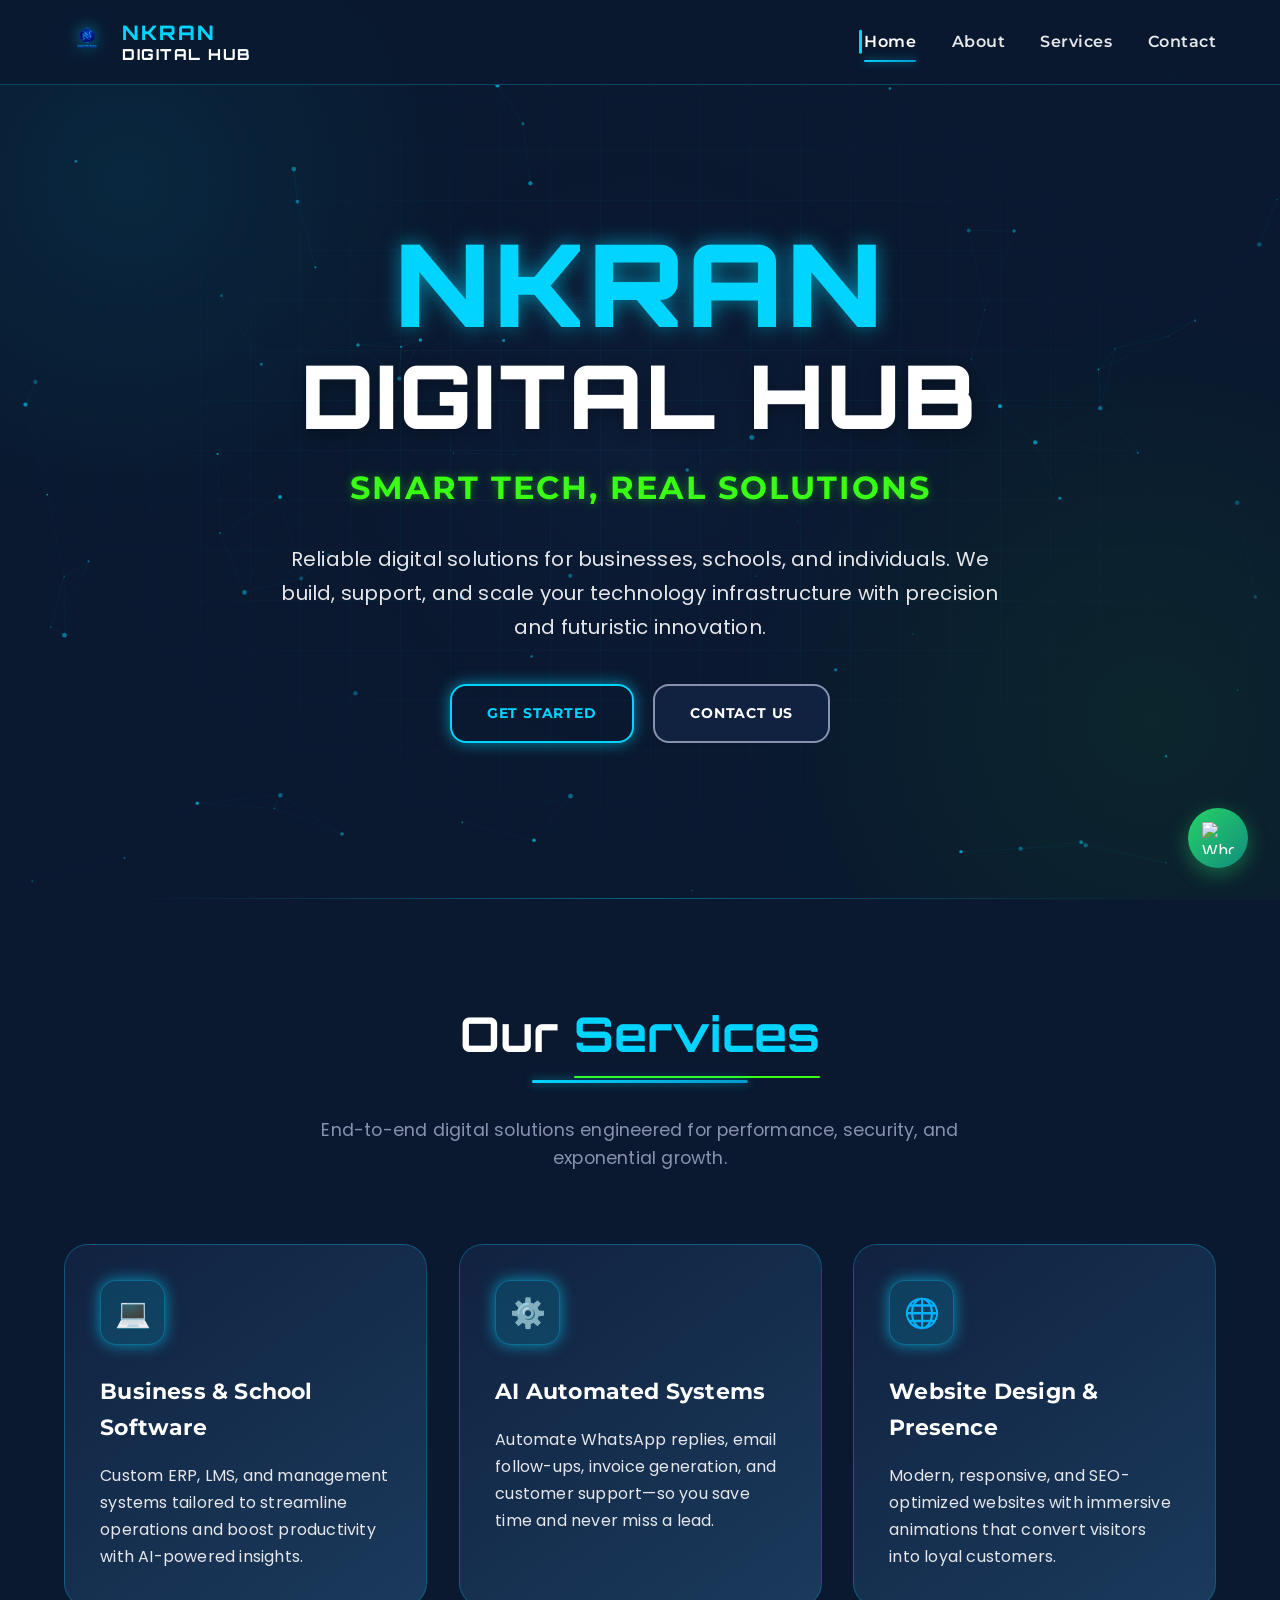
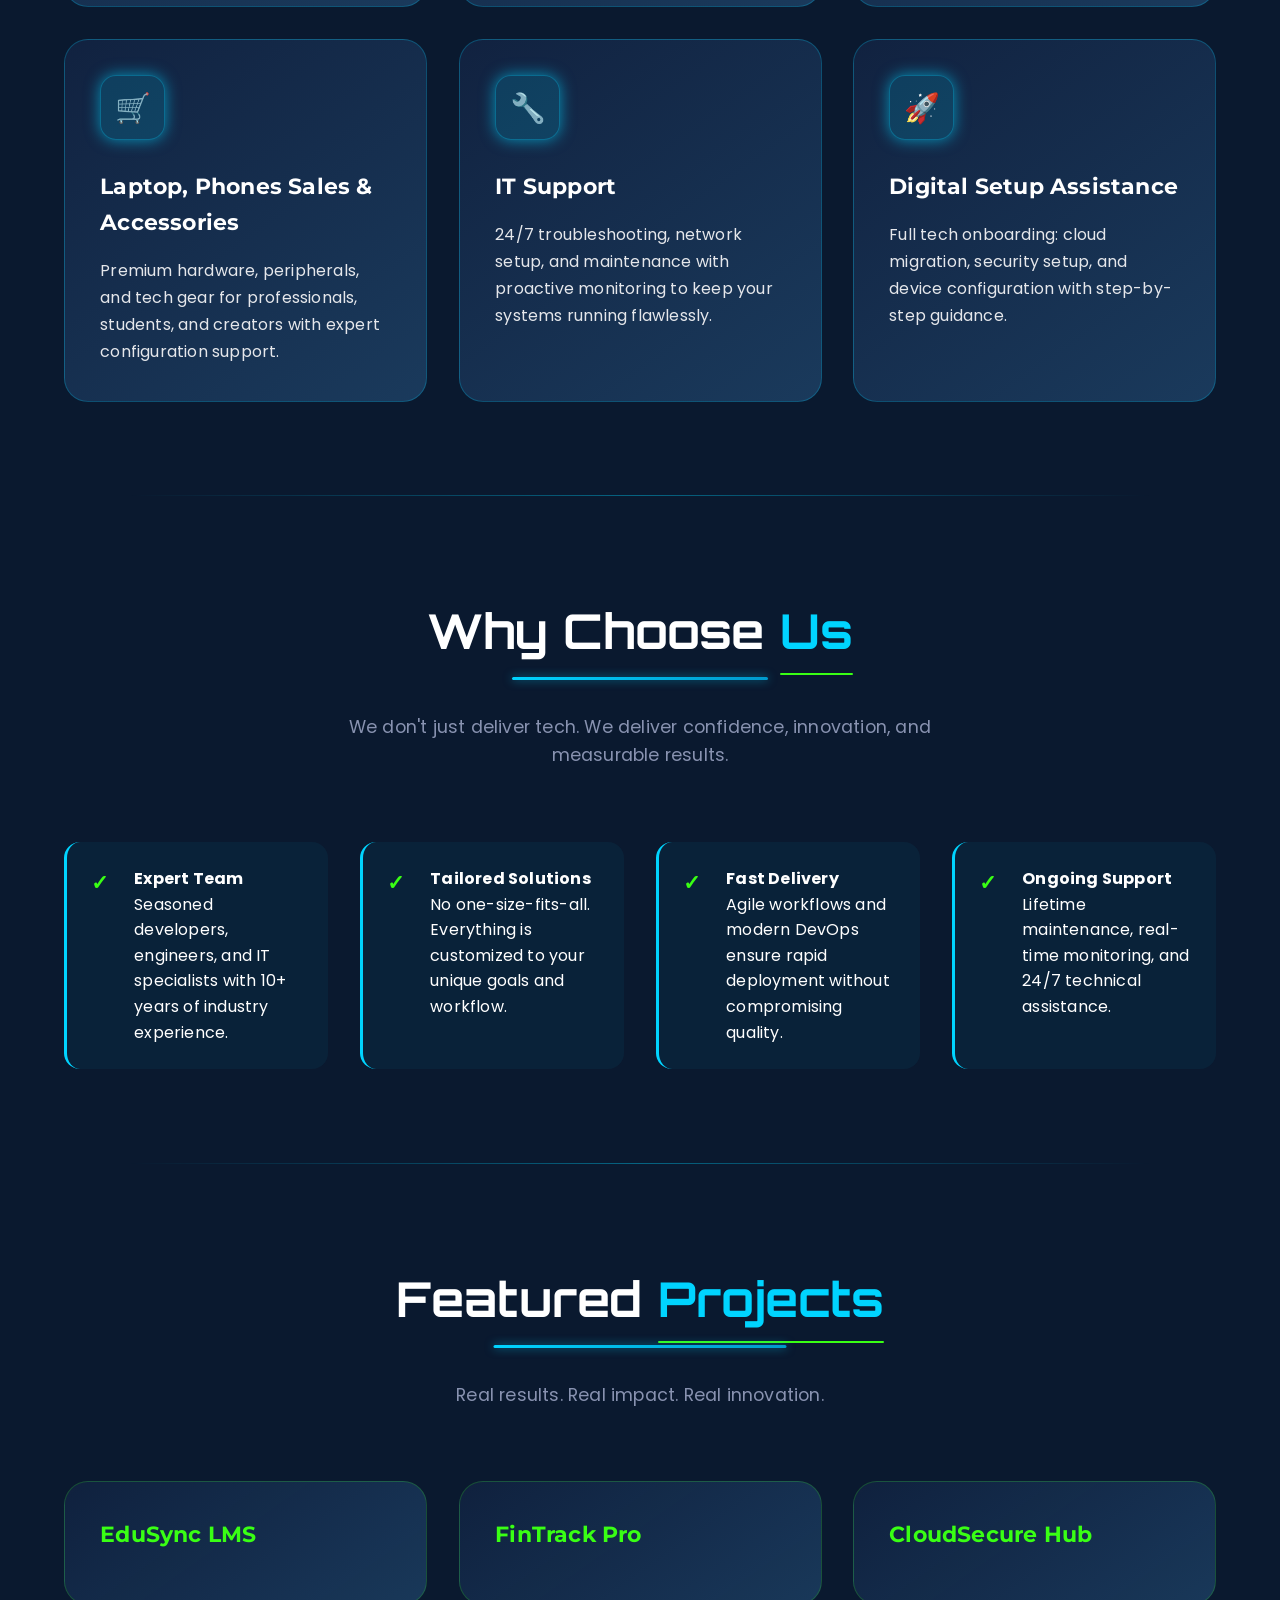
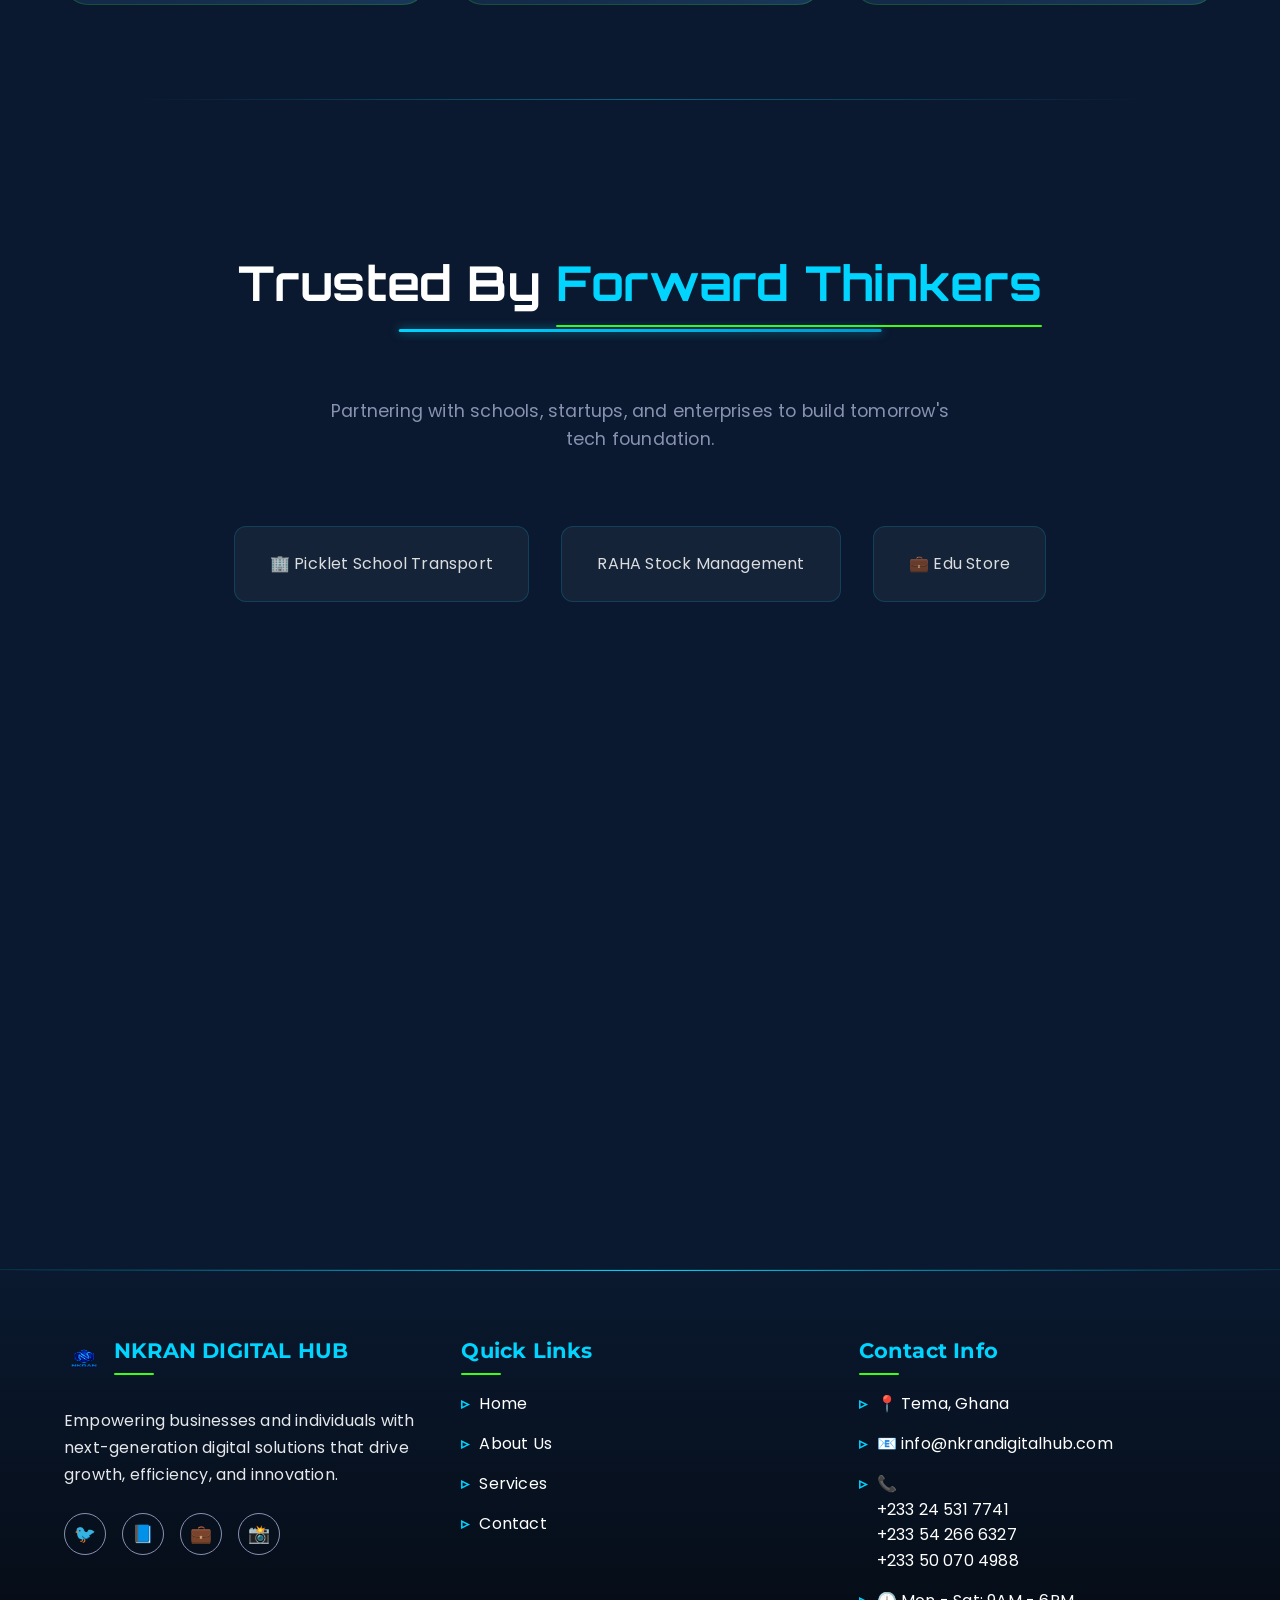
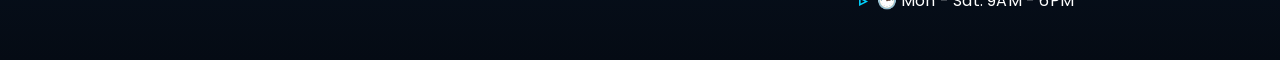
==== commit e0ae2d2f: "Fix relative paths for GitHub Pages deployment" ====
--- a/index.html
+++ b/index.html
@@ -10,14 +10,14 @@
   <link rel="preconnect" href="https://fonts.googleapis.com">
   <link rel="preconnect" href="https://fonts.gstatic.com" crossorigin>
   <link href="https://fonts.googleapis.com/css2?family=Orbitron:wght@400;600;700;900&family=Montserrat:wght@400;500;600;700&family=Poppins:wght@300;400;500;600;700&display=swap" rel="stylesheet">
- <link rel = 'stylesheet' href="/css/index.css">
+ <link rel = 'stylesheet' href="css/index.css">
 </head>
 <body>
   <!-- Loading Animation -->
   <div class="loader" id="loader">
     <div class="loader-content">
       <div class="loader-logo">
-  <img src="/images/mkranDigilogo.png" alt="Logo">
+  <img src="images/mkranDigilogo.png" alt="Logo">
   <h2>NKRAN <br> DIGITAL HUB</h2>
 </div>
       <div class="loader-bar"></div>
@@ -201,7 +201,7 @@
     <div class="footer-grid">
       <div class="footer-col">
         <div class="footer-brand">
-        <img src="/images/mkranDigilogo.png" alt="Logo">
+        <img src="images/mkranDigilogo.png" alt="Logo">
         <h4>NKRAN DIGITAL HUB</h4>
       </div>
         <p>Empowering businesses and individuals with next-generation digital solutions that drive growth, efficiency, and innovation.</p>
@@ -254,6 +254,6 @@
 </a>
 
   <!-- Advanced Animation Scripts -->
- <script src="/js/index.js"></script>
+ <script src="js/index.js"></script>
 </body>
 </html>
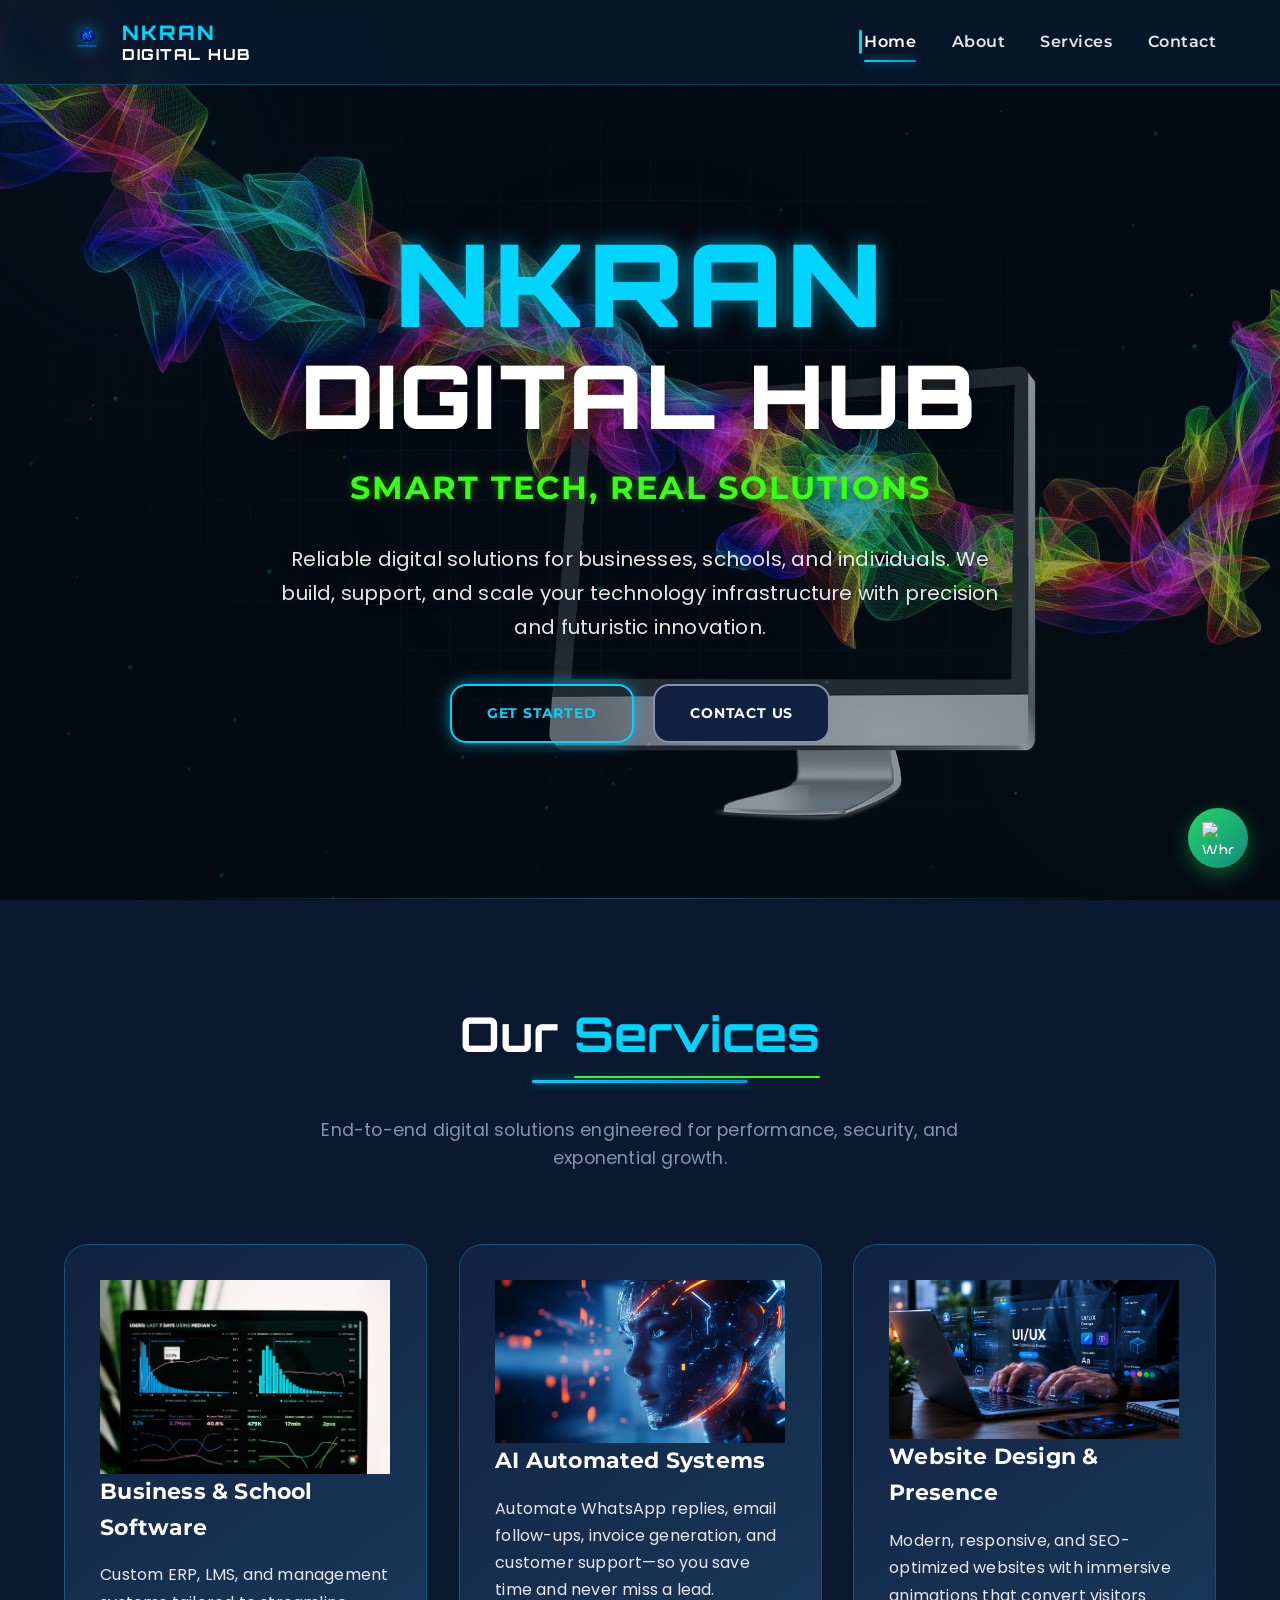
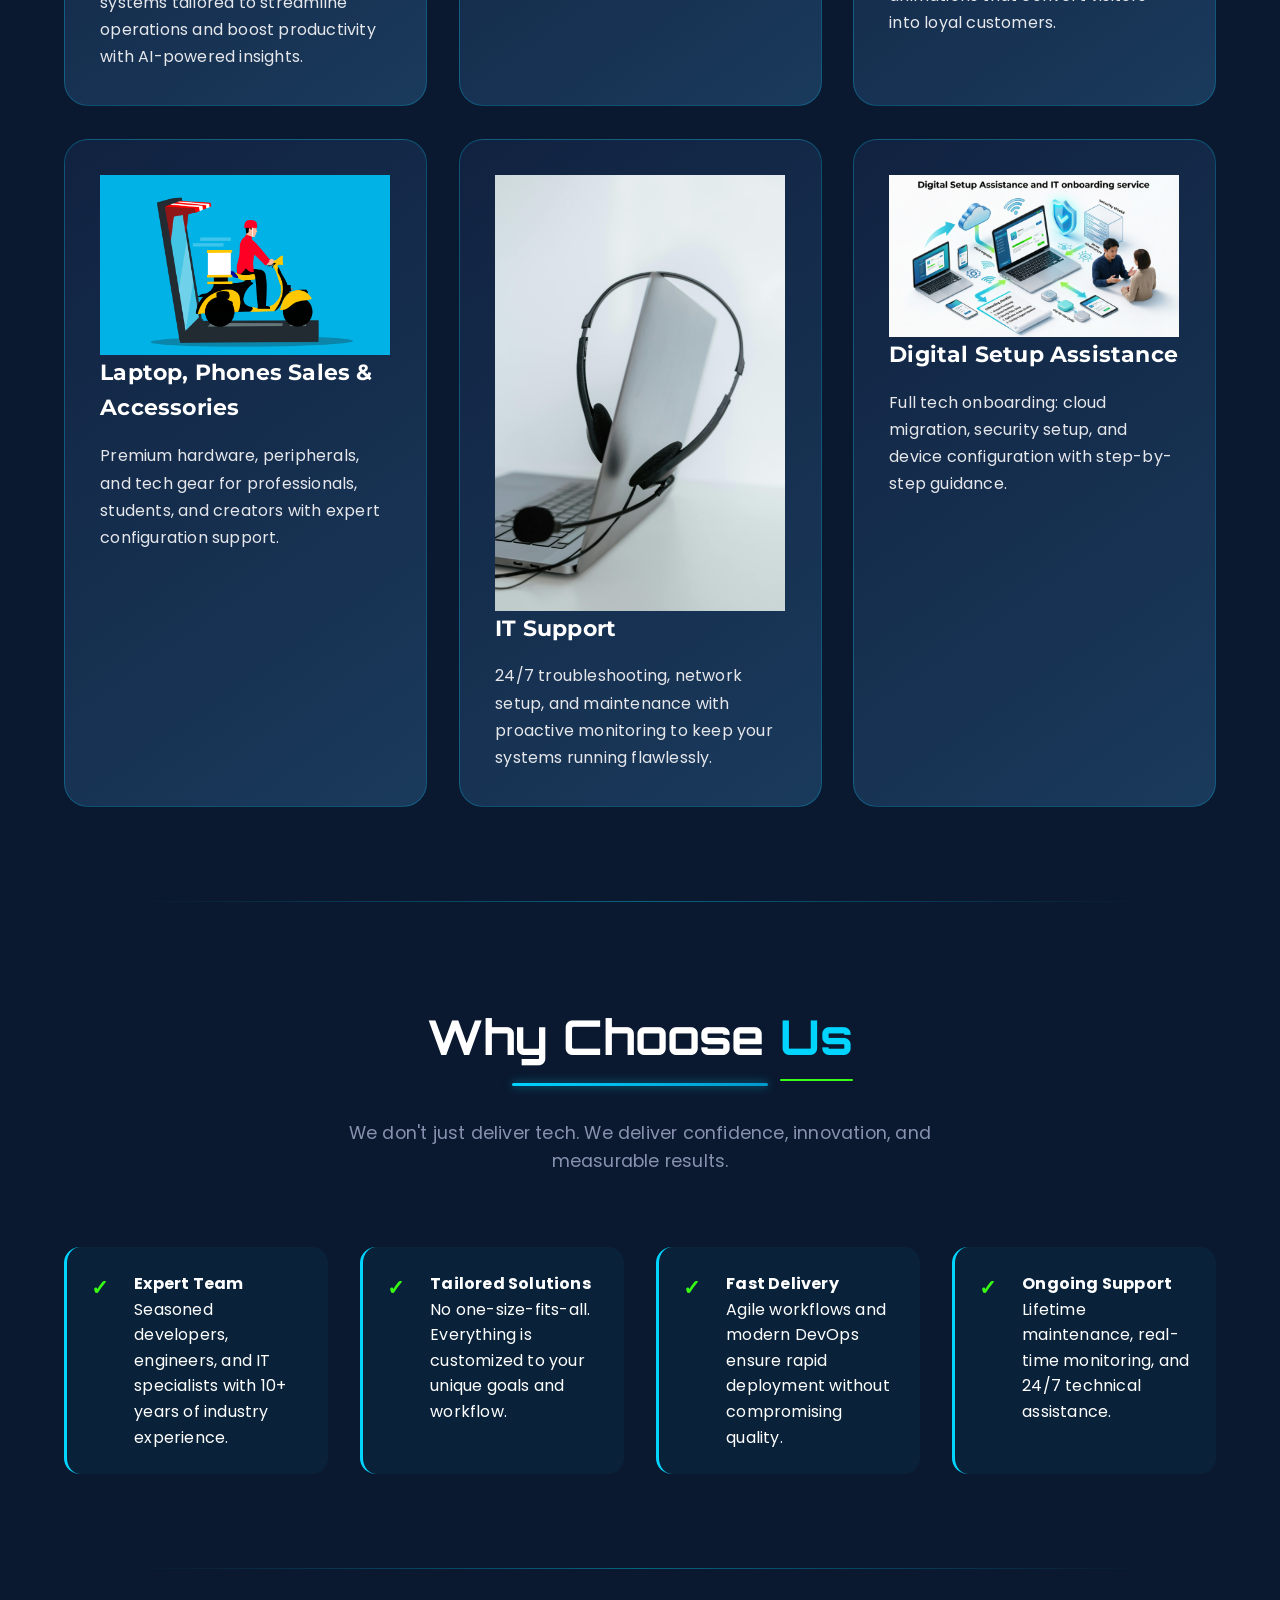
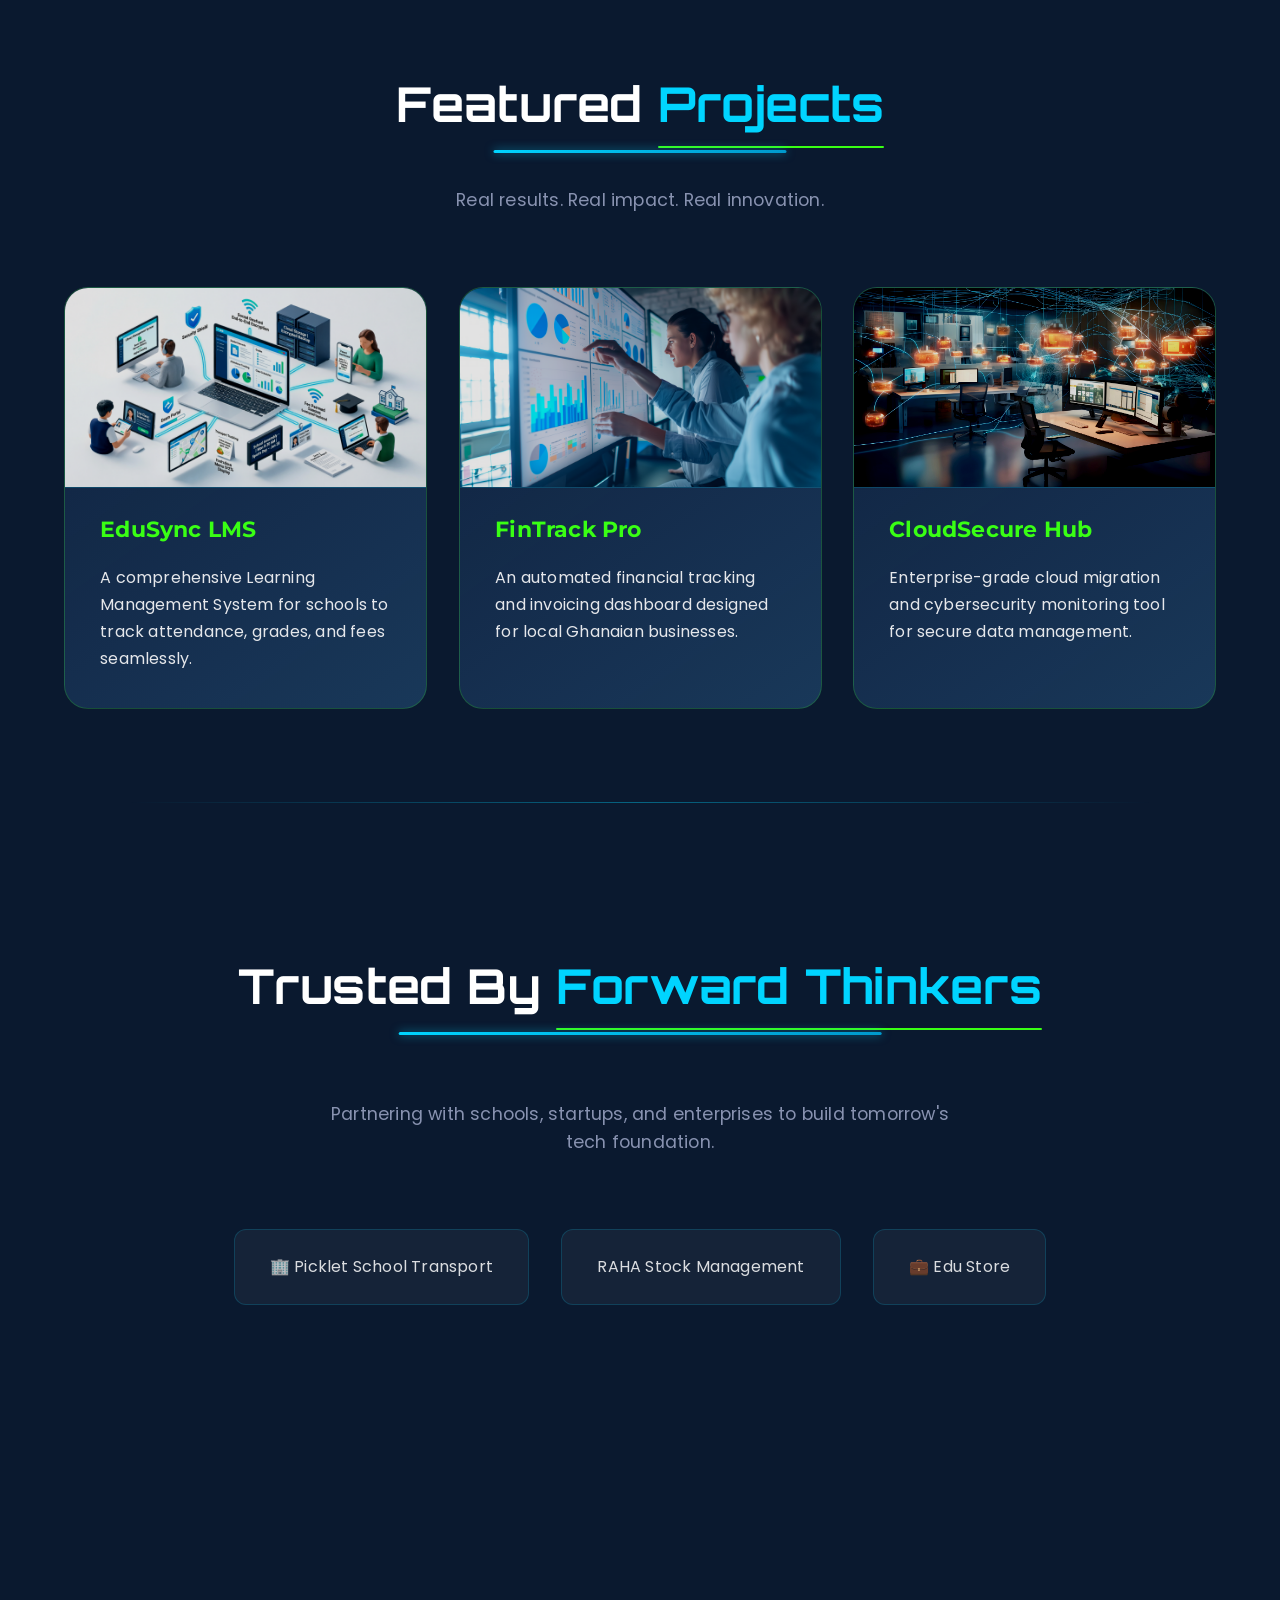
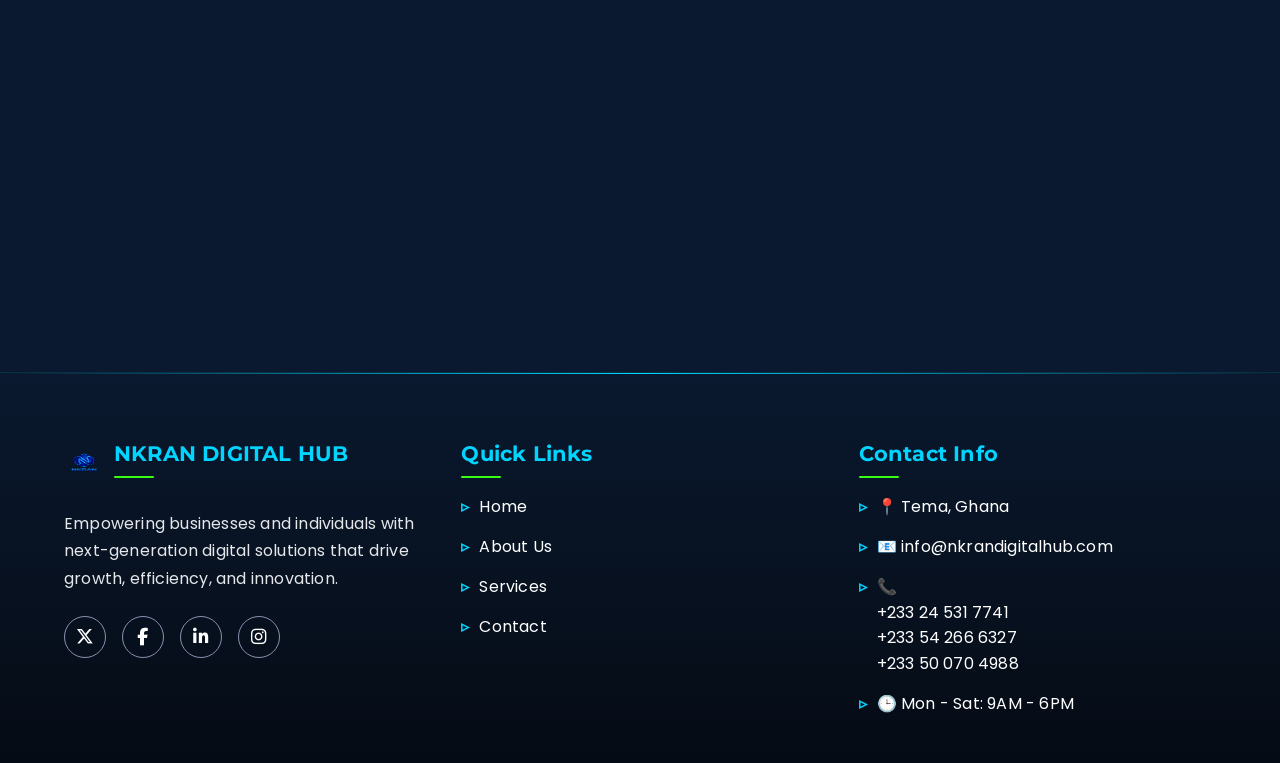
==== commit 9771f515: "Update website: Add services page, contact form, animations, and particles background" ====
--- a/index.html
+++ b/index.html
@@ -5,21 +5,23 @@
   <meta name="viewport" content="width=device-width, initial-scale=1.0">
   <meta name="description" content="NKRAN DIGITAL HUB - Smart Tech, Real Solutions">
   <title>Home | NKRAN DIGITAL HUB</title>
-<link rel="icon" type="image/png" sizes="32x32" href="images/mkranDigilogo.png">
+  <link rel="icon" type="image/png" sizes="32x32" href="images/mkranDigilogo.png">
+
   <!-- Google Fonts -->
   <link rel="preconnect" href="https://fonts.googleapis.com">
   <link rel="preconnect" href="https://fonts.gstatic.com" crossorigin>
   <link href="https://fonts.googleapis.com/css2?family=Orbitron:wght@400;600;700;900&family=Montserrat:wght@400;500;600;700&family=Poppins:wght@300;400;500;600;700&display=swap" rel="stylesheet">
- <link rel = 'stylesheet' href="css/index.css">
+  <link rel="stylesheet" href="css/index.css">
+  <link rel="stylesheet" href="https://cdnjs.cloudflare.com/ajax/libs/font-awesome/6.5.0/css/all.min.css">
 </head>
 <body>
   <!-- Loading Animation -->
   <div class="loader" id="loader">
     <div class="loader-content">
       <div class="loader-logo">
-  <img src="images/mkranDigilogo.png" alt="Logo">
-  <h2>NKRAN <br> DIGITAL HUB</h2>
-</div>
+        <img src="images/mkranDigilogo.png" alt="Logo">
+        <h2>NKRAN <br> DIGITAL HUB</h2>
+      </div>
       <div class="loader-bar"></div>
     </div>
   </div>
@@ -32,14 +34,13 @@
 
   <!-- Navigation -->
   <nav class="navbar" id="navbar">
-<a href="index.html" class="nav-logo">
-  <img src="images/mkranDigilogo.png" alt="NKRAN Logo">
-  <div class="logo-text">
-    <span class="logo-nkran">NKRAN</span>
-    <span class="logo-digital">DIGITAL HUB</span>
-  </div>
-</a>
-</a>
+    <a href="index.html" class="nav-logo">
+      <img src="images/mkranDigilogo.png" alt="NKRAN Logo">
+      <div class="logo-text">
+        <span class="logo-nkran">NKRAN</span>
+        <span class="logo-digital">DIGITAL HUB</span>
+      </div>
+    </a>
     <div class="menu-toggle" aria-label="Toggle menu">
       <span></span><span></span><span></span>
     </div>
@@ -53,74 +54,101 @@
 
   <!-- Main Content -->
   <main>
-    <!-- Hero Section -->
-    <section class="hero">
-      <div class="hero-grid"></div>
-      <div class="hero-content">
-        <h1 class="hero-title">
+  <section class="hero">
+  <!-- Full-Screen Background Image Slider -->
+  <div class="hero-image-slider">
+    <img src="images/hero1.jpg" class="active" alt="NKRAN Tech Solutions" loading="eager">
+    <img src="images/hero2.jpg" alt="NKRAN Digital Services" loading="lazy">
+    <img src="images/hero3.jpg" alt="NKRAN Software Development" loading="lazy">
+    <img src="images/hero4.jpg" alt="NKRAN IT Support" loading="lazy">
+    <img src="images/hero5.jpg" alt="NKRAN Web Design" loading="lazy">
+    <img src="images/hero6.jpg" alt="NKRAN AI Automation" loading="lazy">
+    <img src="images/hero7.png" alt="NKRAN Cloud Services" loading="lazy">
+    <img src="images/hero8.png" alt="NKRAN Tech Innovation" loading="lazy">
+    <img src="images/hero9.png" alt="NKRAN Digital Transformation" loading="lazy">
+    <img src="images/hero10 (1).jpg" alt="NKRAN Smart Solutions" loading="lazy">
+  </div>
+
+  <!-- Grid Overlay -->
+  <div class="hero-grid"></div>
+
+  <!-- Centered Text Content -->
+  <div class="hero-content">
+    <h1 class="hero-title">
       <span class="title-main">NKRAN</span> <br> DIGITAL HUB
-      </h1>
-        <p class="hero-slogan">Smart Tech, Real Solutions</p>
-        <p class="hero-desc">Reliable digital solutions for businesses, schools, and individuals. We build, support, and scale your technology infrastructure with precision and futuristic innovation.</p>
-        <div class="hero-buttons">
-          <a href="services.html" class="btn btn-primary" style="--i:0">Get Started</a>
-          <a href="contact.html" class="btn btn-secondary" style="--i:1">Contact Us</a>
-        </div>
-      </div>
-    </section>
+    </h1>
+    <p class="hero-slogan">Smart Tech, Real Solutions</p>
+    <p class="hero-desc">Reliable digital solutions for businesses, schools, and individuals. We build, support, and scale your technology infrastructure with precision and futuristic innovation.</p>
+    <div class="hero-buttons">
+      <a href="services.html" class="btn btn-primary" style="--i:0">Get Started</a>
+      <a href="contact.html" class="btn btn-secondary" style="--i:1">Contact Us</a>
+    </div>
+  </div>
+</section>
 
     <!-- Services Section -->
-    <section id="services">
-      <div class="section-header">
-        <h2 class="section-title">Our <span>Services</span></h2>
-        <p class="section-subtitle">End-to-end digital solutions engineered for performance, security, and exponential growth.</p>
-      </div>
-      <div class="card-grid">
-        <div class="card">
-          <div class="card-content">
-            <div class="card-icon">💻</div>
-            <h3>Business & School Software</h3>
-            <p>Custom ERP, LMS, and management systems tailored to streamline operations and boost productivity with AI-powered insights.</p>
-          </div>
-        </div>
-        <div class="card">
-          <div class="card-content">
-            <div class="card-icon">⚙️</div>
-            <h3>AI Automated Systems</h3>
-            <p>Automate WhatsApp replies, email follow-ups, invoice generation, and customer support—so you save time and never miss a lead.</p>
-          </div>
-        </div>
-        <div class="card">
-          <div class="card-content">
-            <div class="card-icon">🌐</div>
-            <h3>Website Design & Presence</h3>
-            <p>Modern, responsive, and SEO-optimized websites with immersive animations that convert visitors into loyal customers.</p>
-          </div>
-        </div>
-        <div class="card">
-          <div class="card-content">
-            <div class="card-icon">🛒</div>
-            <h3>Laptop, Phones Sales & Accessories</h3>
-            <p>Premium hardware, peripherals, and tech gear for professionals, students, and creators with expert configuration support.</p>
-          </div>
-        </div>
-        <div class="card">
-          <div class="card-content">
-            <div class="card-icon">🔧</div>
-            <h3>IT Support</h3>
-            <p>24/7 troubleshooting, network setup, and maintenance with proactive monitoring to keep your systems running flawlessly.</p>
-          </div>
-        </div>
-        <div class="card">
-          <div class="card-content">
-            <div class="card-icon">🚀</div>
-            <h3>Digital Setup Assistance</h3>
-            <p>Full tech onboarding: cloud migration, security setup, and device configuration with step-by-step guidance.</p>
-          </div>
-        </div>
-      </div>
-    </section>
-
+<section id="services">
+  <div class="section-header">
+    <h2 class="section-title">Our <span>Services</span></h2>
+    <p class="section-subtitle">End-to-end digital solutions engineered for performance, security, and exponential growth.</p>
+  </div>
+  <div class="card-grid">
+    <div class="card">
+      <div class="card-content">
+        <div class="card-image">
+          <img src="images/hero10 (3).jpg" alt="Business & School Software">
+        </div>
+        <h3>Business & School Software</h3>
+        <p>Custom ERP, LMS, and management systems tailored to streamline operations and boost productivity with AI-powered insights.</p>
+      </div>
+    </div>
+    <div class="card">
+      <div class="card-content">
+        <div class="card-image">
+          <img src="images/AI1.png" alt="AI Automated Systems">
+        </div>
+        <h3>AI Automated Systems</h3>
+        <p>Automate WhatsApp replies, email follow-ups, invoice generation, and customer support—so you save time and never miss a lead.</p>
+      </div>
+    </div>
+    <div class="card">
+      <div class="card-content">
+        <div class="card-image">
+          <img src="images/web.png" alt="Website Design & Presence">
+        </div>
+        <h3>Website Design & Presence</h3>
+        <p>Modern, responsive, and SEO-optimized websites with immersive animations that convert visitors into loyal customers.</p>
+      </div>
+    </div>
+    <div class="card">
+      <div class="card-content">
+        <div class="card-image">
+          <img src="images/sales.png" alt="Laptop, Phones Sales & Accessories">
+        </div>
+        <h3>Laptop, Phones Sales & Accessories</h3>
+        <p>Premium hardware, peripherals, and tech gear for professionals, students, and creators with expert configuration support.</p>
+      </div>
+    </div>
+    <div class="card">
+      <div class="card-content">
+        <div class="card-image">
+          <img src="images/support.jpg" alt="IT Support">
+        </div>
+        <h3>IT Support</h3>
+        <p>24/7 troubleshooting, network setup, and maintenance with proactive monitoring to keep your systems running flawlessly.</p>
+      </div>
+    </div>
+    <div class="card">
+      <div class="card-content">
+        <div class="card-image">
+          <img src="images/set up.png" alt="Digital Setup Assistance">
+        </div>
+        <h3>Digital Setup Assistance</h3>
+        <p>Full tech onboarding: cloud migration, security setup, and device configuration with step-by-step guidance.</p>
+      </div>
+    </div>
+  </div>
+</section>
     <!-- Why Choose Us -->
     <section id="why-us">
       <div class="section-header">
@@ -154,24 +182,52 @@
         <p class="section-subtitle">Real results. Real impact. Real innovation.</p>
       </div>
       <div class="card-grid">
+
+        <!-- PROJECT 1: EduSync LMS -->
         <div class="card">
+          <!-- 📸 IMAGE PLACEHOLDER #1 - Replace src with your actual image -->
+          <div class="card-image-wrapper">
+            <img src="images/edutech.png"
+                 alt="EduSync LMS - School Management System Dashboard"
+                 loading="lazy"
+                 onerror="this.style.display='none'">
+          </div>
           <div class="card-content">
             <h3>EduSync LMS</h3>
-            <p></p>
-          </div>
-        </div>
+            <p>A comprehensive Learning Management System for schools to track attendance, grades, and fees seamlessly.</p>
+          </div>
+        </div>
+
+        <!-- PROJECT 2: FinTrack Pro -->
         <div class="card">
+          <!-- 📸 IMAGE PLACEHOLDER #2 - Replace src with your actual image -->
+          <div class="card-image-wrapper">
+            <img src="images/Fintech.png"
+                 alt="FinTrack Pro - Financial Management Dashboard"
+                 loading="lazy"
+                 onerror="this.style.display='none'">
+          </div>
           <div class="card-content">
             <h3>FinTrack Pro</h3>
-            <p></p>
-          </div>
-        </div>
+            <p>An automated financial tracking and invoicing dashboard designed for local Ghanaian businesses.</p>
+          </div>
+        </div>
+
+        <!-- PROJECT 3: CloudSecure Hub -->
         <div class="card">
+          <!-- 📸 IMAGE PLACEHOLDER #3 - Replace src with your actual image -->
+          <div class="card-image-wrapper">
+            <img src="images/CLOUD 1.jpg"
+                 alt="CloudSecure Hub - Cloud Security Dashboard"
+                 loading="lazy"
+                 onerror="this.style.display='none'">
+          </div>
           <div class="card-content">
             <h3>CloudSecure Hub</h3>
-            <p></p>
-          </div>
-        </div>
+            <p>Enterprise-grade cloud migration and cybersecurity monitoring tool for secure data management.</p>
+          </div>
+        </div>
+
       </div>
     </section>
 
@@ -181,10 +237,22 @@
         <h2 class="section-title">Trusted By <span>Forward Thinkers</span></h2>
         <p class="section-subtitle">Partnering with schools, startups, and enterprises to build tomorrow's tech foundation.</p>
       </div>
-      <div>
+
+      <!-- 📸 CLIENT LOGOS PLACEHOLDER (Optional) -->
+      <!-- Uncomment and add your client logos when ready -->
+      <!--
+      <div class="client-logos">
+        <img src="images/client-picklet-logo.png" alt="Picklet School Transport" loading="lazy">
+        <img src="images/client-raha-logo.png" alt="RAHA Stock Management" loading="lazy">
+        <img src="images/client-edustore-logo.png" alt="Edu Store" loading="lazy">
+      </div>
+      -->
+
+      <!-- Text fallback (remove when you add logos above) -->
+      <div class="trust-text-list">
         <div>🏢 Picklet School Transport</div>
-        <div> RAHA Stock Management </div>
-        <div>💼 Edu Store
+        <div>RAHA Stock Management</div>
+        <div>💼 Edu Store</div>
       </div>
     </section>
 
@@ -201,16 +269,27 @@
     <div class="footer-grid">
       <div class="footer-col">
         <div class="footer-brand">
-        <img src="images/mkranDigilogo.png" alt="Logo">
-        <h4>NKRAN DIGITAL HUB</h4>
-      </div>
+          <img src="images/mkranDigilogo.png" alt="Logo">
+          <h4>NKRAN DIGITAL HUB</h4>
+        </div>
         <p>Empowering businesses and individuals with next-generation digital solutions that drive growth, efficiency, and innovation.</p>
         <div class="social-links">
-          <a href="#" aria-label="Twitter">🐦</a>
-          <a href="#" aria-label="Facebook">📘</a>
-          <a href="#" aria-label="LinkedIn">💼</a>
-          <a href="#" aria-label="Instagram">📸</a>
-        </div>
+        <a href="#" aria-label="Twitter">
+          <i class="fa-brands fa-x-twitter"></i>
+        </a>
+
+        <a href="#" aria-label="Facebook">
+          <i class="fa-brands fa-facebook-f"></i>
+        </a>
+
+        <a href="#" aria-label="LinkedIn">
+          <i class="fa-brands fa-linkedin-in"></i>
+        </a>
+
+        <a href="#" aria-label="Instagram">
+          <i class="fa-brands fa-instagram"></i>
+        </a>
+      </div>
       </div>
       <div class="footer-col">
         <h4>Quick Links</h4>
@@ -222,38 +301,39 @@
         </ul>
       </div>
       <div class="footer-col">
-  <h4>Contact Info</h4>
-  <ul class="contact-list">
-    <li>
-      <span class="icon">📍</span>
-      <span class="text">Tema, Ghana</span>
-    </li>
-    <li>
-      <span class="icon">📧</span>
-      <a href="mailto:info@nkrandigitalhub.com" class="text">info@nkrandigitalhub.com</a>
-    </li>
-    <li>
-      <span class="icon">📞</span>
-      <div class="text">
-        <a href="tel:+233245317741">+233 24 531 7741</a><br>
-        <a href="tel:+233542666327">+233 54 266 6327</a><br>
-        <a href="tel:+233500704988">+233 50 070 4988</a>
-      </div>
-    </li>
-    <li>
-      <span class="icon">🕒</span>
-      <span class="text">Mon - Sat: 9AM - 6PM</span>
-    </li>
-  </ul>
-</div>
+        <h4>Contact Info</h4>
+        <ul class="contact-list">
+          <li>
+            <span class="icon">📍</span>
+            <span class="text">Tema, Ghana</span>
+          </li>
+          <li>
+            <span class="icon">📧</span>
+            <a href="mailto:info@nkrandigitalhub.com" class="text">info@nkrandigitalhub.com</a>
+          </li>
+          <li>
+            <span class="icon">📞</span>
+            <div class="text">
+              <a href="tel:+233245317741">+233 24 531 7741</a><br>
+              <a href="tel:+233542666327">+233 54 266 6327</a><br>
+              <a href="tel:+233500704988">+233 50 070 4988</a>
+            </div>
+          </li>
+          <li>
+            <span class="icon">🕒</span>
+            <span class="text">Mon - Sat: 9AM - 6PM</span>
+          </li>
+        </ul>
+      </div>
+    </div>
+  </footer>
 
   <!-- WhatsApp Float Button -->
-<a href="https://wa.me/233245317741" target="_blank" class="whatsapp-float">
-  <img src="https://cdn-icons-png.flaticon.com/512/733/733585.png" alt="WhatsApp">
-
-</a>
+  <a href="https://wa.me/233245317741" target="_blank" class="whatsapp-float">
+    <img src="https://cdn-icons-png.flaticon.com/512/733/733585.png" alt="WhatsApp">
+  </a>
 
   <!-- Advanced Animation Scripts -->
- <script src="js/index.js"></script>
+  <script src="js/index.js"></script>
 </body>
 </html>
--- a/css/index.css
+++ b/css/index.css
@@ -1268,4 +1268,221 @@
       width: 0%;
       transition: width 0.1s ease;
       box-shadow: 0 0 10px var(--accent-cyan-glow);
-    }+    }
+/* ===== HERO SECTION (FULL-SCREEN BACKGROUND SLIDER) ===== */
+.hero {
+  min-height: 100vh;
+  display: grid;
+  place-items: center; /* Centers everything */
+  padding: 10rem 5% 6rem;
+  position: relative;
+  text-align: center;
+  overflow: hidden;
+}
+
+/* Full-Screen Image Slider Background */
+.hero-image-slider {
+  position: absolute;
+  top: 0;
+  left: 0;
+  width: 100%;
+  height: 100%;
+  z-index: 0; /* Bottom layer */
+}
+
+.hero-image-slider img {
+  position: absolute;
+  top: 0;
+  left: 0;
+  width: 100%;
+  height: 100%;
+  object-fit: cover; /* Covers entire screen */
+  opacity: 0;
+  transition: opacity 1.5s ease-in-out;
+  z-index: 1;
+}
+
+.hero-image-slider img.active {
+  opacity: 0.6; /* Adjust brightness: 0.3 = darker, 0.5 = brighter */
+  z-index: 2;
+}
+
+/* Grid Overlay */
+.hero-grid {
+  position: absolute;
+  inset: 0;
+  z-index: 3; /* Above images */
+  background-image:
+    linear-gradient(rgba(0, 212, 255, 0.08) 1px, transparent 1px),
+    linear-gradient(90deg, rgba(0, 212, 255, 0.08) 1px, transparent 1px);
+  background-size: 50px 50px;
+  mask-image: radial-gradient(ellipse 80% 80% at center, black 20%, transparent 70%);
+  animation: gridMove 20s linear infinite;
+  opacity: 0.6;
+}
+
+@keyframes gridMove {
+  0% { background-position: 0 0, 0 0; }
+  100% { background-position: 50px 50px, 50px 50px; }
+}
+
+/* Text Content - Centered on Top */
+.hero-content {
+  max-width: 1000px;
+  position: relative;
+  z-index: 4; /* Top layer - above grid and images */
+  animation: fadeInUp 1s ease-out;
+}
+
+.hero-title {
+  font-family: var(--font-heading);
+  font-size: clamp(2.5rem, 8vw, 5.5rem);
+  font-weight: 900;
+  margin-bottom: 1.2rem;
+  letter-spacing: 3px;
+  line-height: 1.1;
+  position: relative;
+  animation: titleReveal 1.2s ease-out forwards;
+  text-shadow: 0 5px 15px rgba(0, 0, 0, 0.5);
+}
+
+@keyframes titleReveal {
+  0% { opacity: 0; transform: translateY(30px) scale(0.95); filter: blur(10px); }
+  50% { opacity: 1; transform: translateY(0) scale(1.02); filter: blur(0); }
+  100% { transform: translateY(0) scale(1); }
+}
+
+.hero-title .title-main {
+  color: var(--accent-cyan);
+  display: inline-block;
+  letter-spacing: 4px;
+  text-shadow: 0 0 20px var(--accent-cyan-glow), 0 5px 15px rgba(0, 0, 0, 0.5);
+}
+
+.hero-slogan {
+  font-family: var(--font-sub);
+  font-size: clamp(1.3rem, 3vw, 2rem);
+  color: var(--accent-green);
+  margin-bottom: 1.8rem;
+  font-weight: 700;
+  letter-spacing: 2px;
+  text-transform: uppercase;
+  animation: sloganGlow 2.5s ease-in-out infinite alternate;
+  text-shadow: 0 0 10px var(--accent-green-glow), 0 2px 10px rgba(0, 0, 0, 0.5);
+}
+
+@keyframes sloganGlow {
+  from { text-shadow: 0 0 5px var(--accent-green-glow), 0 2px 10px rgba(0, 0, 0, 0.5); transform: scale(1); }
+  to { text-shadow: 0 0 10px var(--accent-green-glow), 0 0 30px var(--accent-green), 0 2px 15px rgba(0, 0, 0, 0.5); transform: scale(1.03); }
+}
+
+.hero-desc {
+  color: var(--text-secondary);
+  max-width: 750px;
+  margin: 0 auto 2.5rem;
+  font-size: clamp(1.05rem, 2vw, 1.25rem);
+  line-height: 1.7;
+  animation: fadeIn 1.4s ease-out 0.3s forwards;
+  opacity: 0;
+  text-shadow: 0 2px 10px rgba(0, 0, 0, 0.5); /* Helps readability */
+}
+
+@keyframes fadeIn { to { opacity: 1; } }
+
+.hero-buttons {
+  display: flex;
+  gap: 1.2rem;
+  justify-content: center;
+  flex-wrap: wrap;
+  animation: fadeIn 1.4s ease-out 0.6s forwards;
+  opacity: 0;
+}
+
+/* ===== PROJECT CARDS ===== */
+.card-image-wrapper {
+  width: calc(100% + 4.4rem);
+  margin: -2.2rem -2.2rem 1.5rem -2.2rem;
+  height: 200px;
+  overflow: hidden;
+  border-bottom: 1px solid rgba(0, 212, 255, 0.2);
+  background: linear-gradient(145deg, var(--bg-secondary), var(--bg-tertiary));
+  display: flex;
+  align-items: center;
+  justify-content: center;
+}
+.card-icon {
+  width: 80px;
+  height: 80px;
+  background: linear-gradient(145deg, var(--bg-tertiary), var(--bg-secondary));
+  border-radius: 16px;
+  display: flex;
+  align-items: center;
+  justify-content: center;
+  margin-bottom: 1.5rem;
+  font-size: 2.5rem;
+  border: 1px solid rgba(0, 212, 255, 0.3);
+  box-shadow: 0 0 15px var(--accent-cyan-glow);
+  transition: var(--transition);
+}
+
+.card:hover .card-icon {
+  transform: scale(1.1) rotate(5deg);
+  border-color: var(--accent-cyan);
+  box-shadow: 0 0 25px var(--accent-cyan-glow);
+}
+
+.card-image-wrapper img {
+  width: 100%;
+  height: 100%;
+  object-fit: cover;
+  transition: transform 0.5s ease, filter 0.5s ease;
+  filter: brightness(0.85) contrast(1.1);
+}
+
+.card:hover .card-image-wrapper img {
+  transform: scale(1.05);
+  filter: brightness(1) contrast(1.2);
+}
+
+/* ===== CLIENT LOGOS ===== */
+.client-logos {
+  display: flex;
+  justify-content: center;
+  align-items: center;
+  gap: 3rem;
+  flex-wrap: wrap;
+  margin-top: 2rem;
+}
+
+.client-logos img {
+  height: 60px;
+  width: auto;
+  opacity: 0.6;
+  filter: grayscale(100%);
+  transition: all 0.3s ease;
+}
+
+.client-logos img:hover {
+  opacity: 1;
+  filter: grayscale(0%);
+  transform: translateY(-5px);
+}
+
+.trust-text-list {
+  display: flex;
+  justify-content: center;
+  gap: 2rem;
+  flex-wrap: wrap;
+  margin-top: 2rem;
+}
+
+/* ===== RESPONSIVE ===== */
+@media (max-width: 900px) {
+  .hero {
+    padding: 8rem 5% 4rem;
+  }
+
+  .card-image-wrapper {
+    height: 160px;
+  }
+}
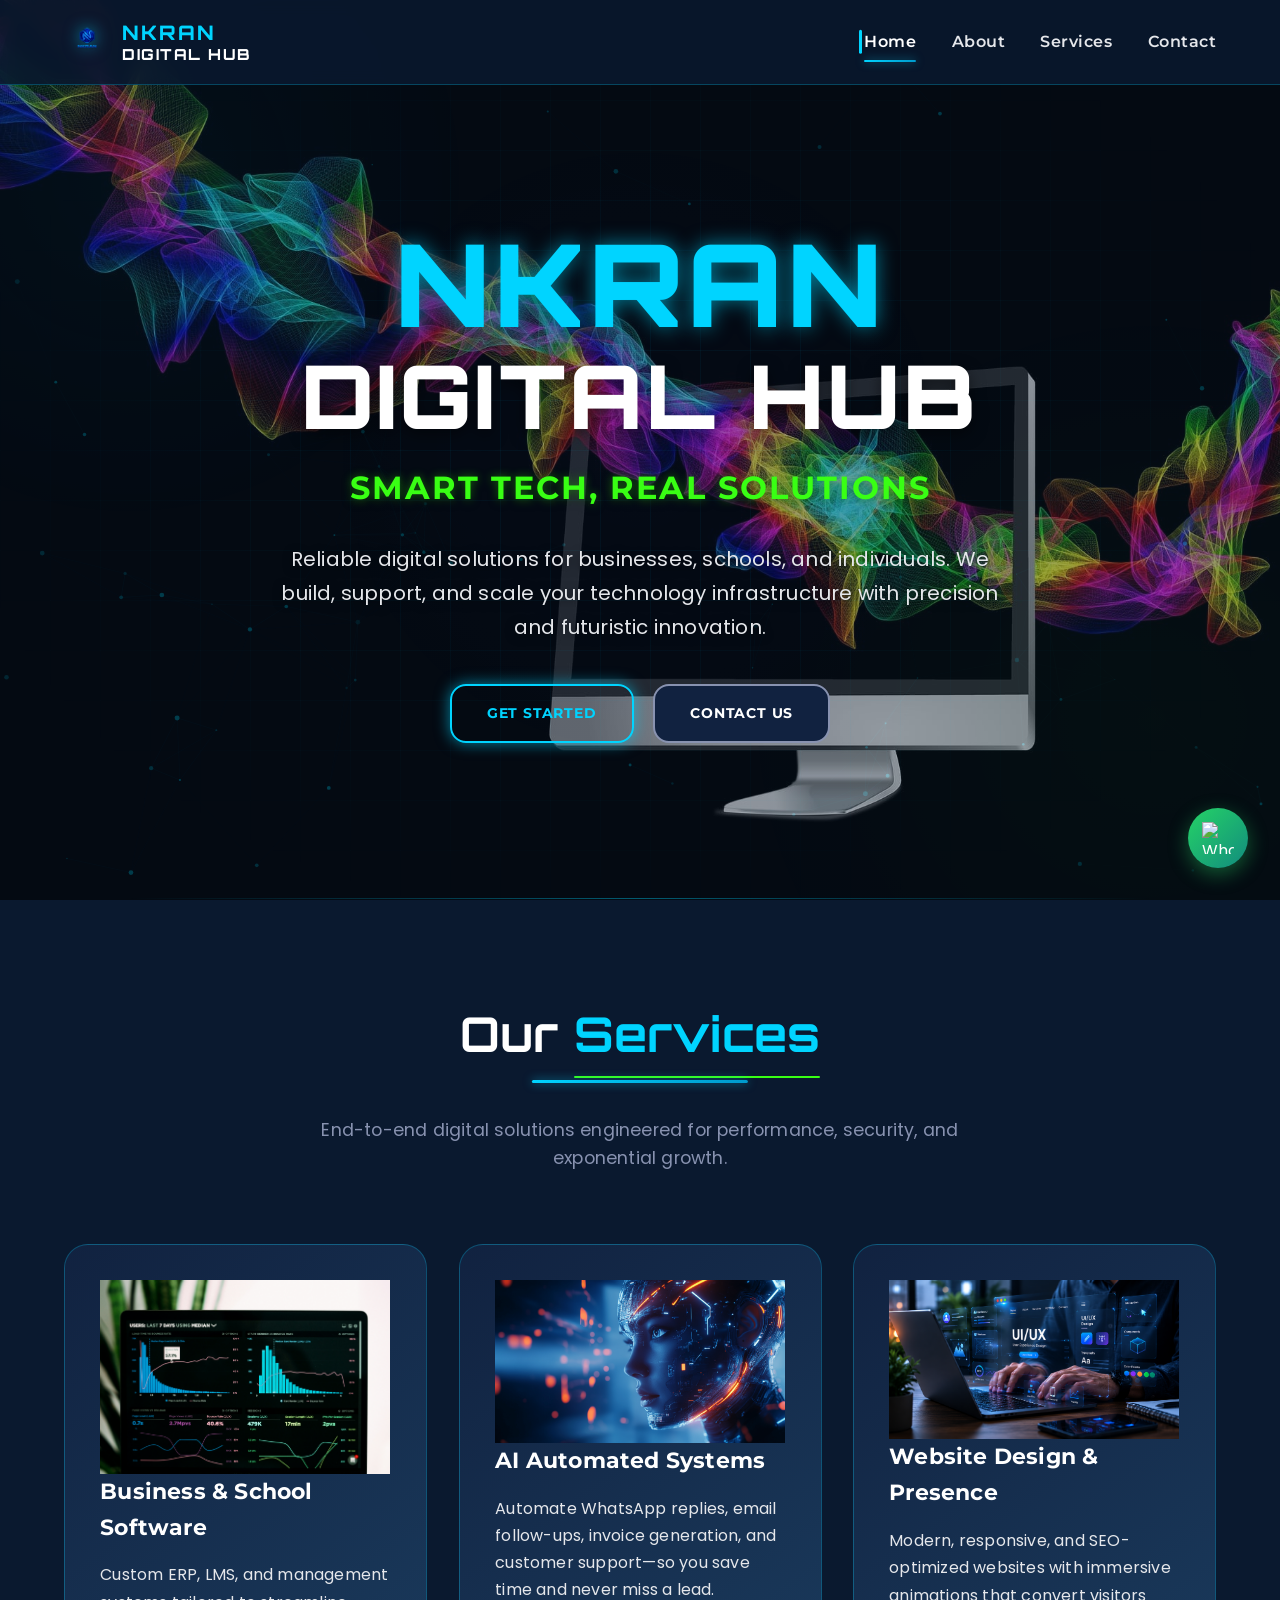
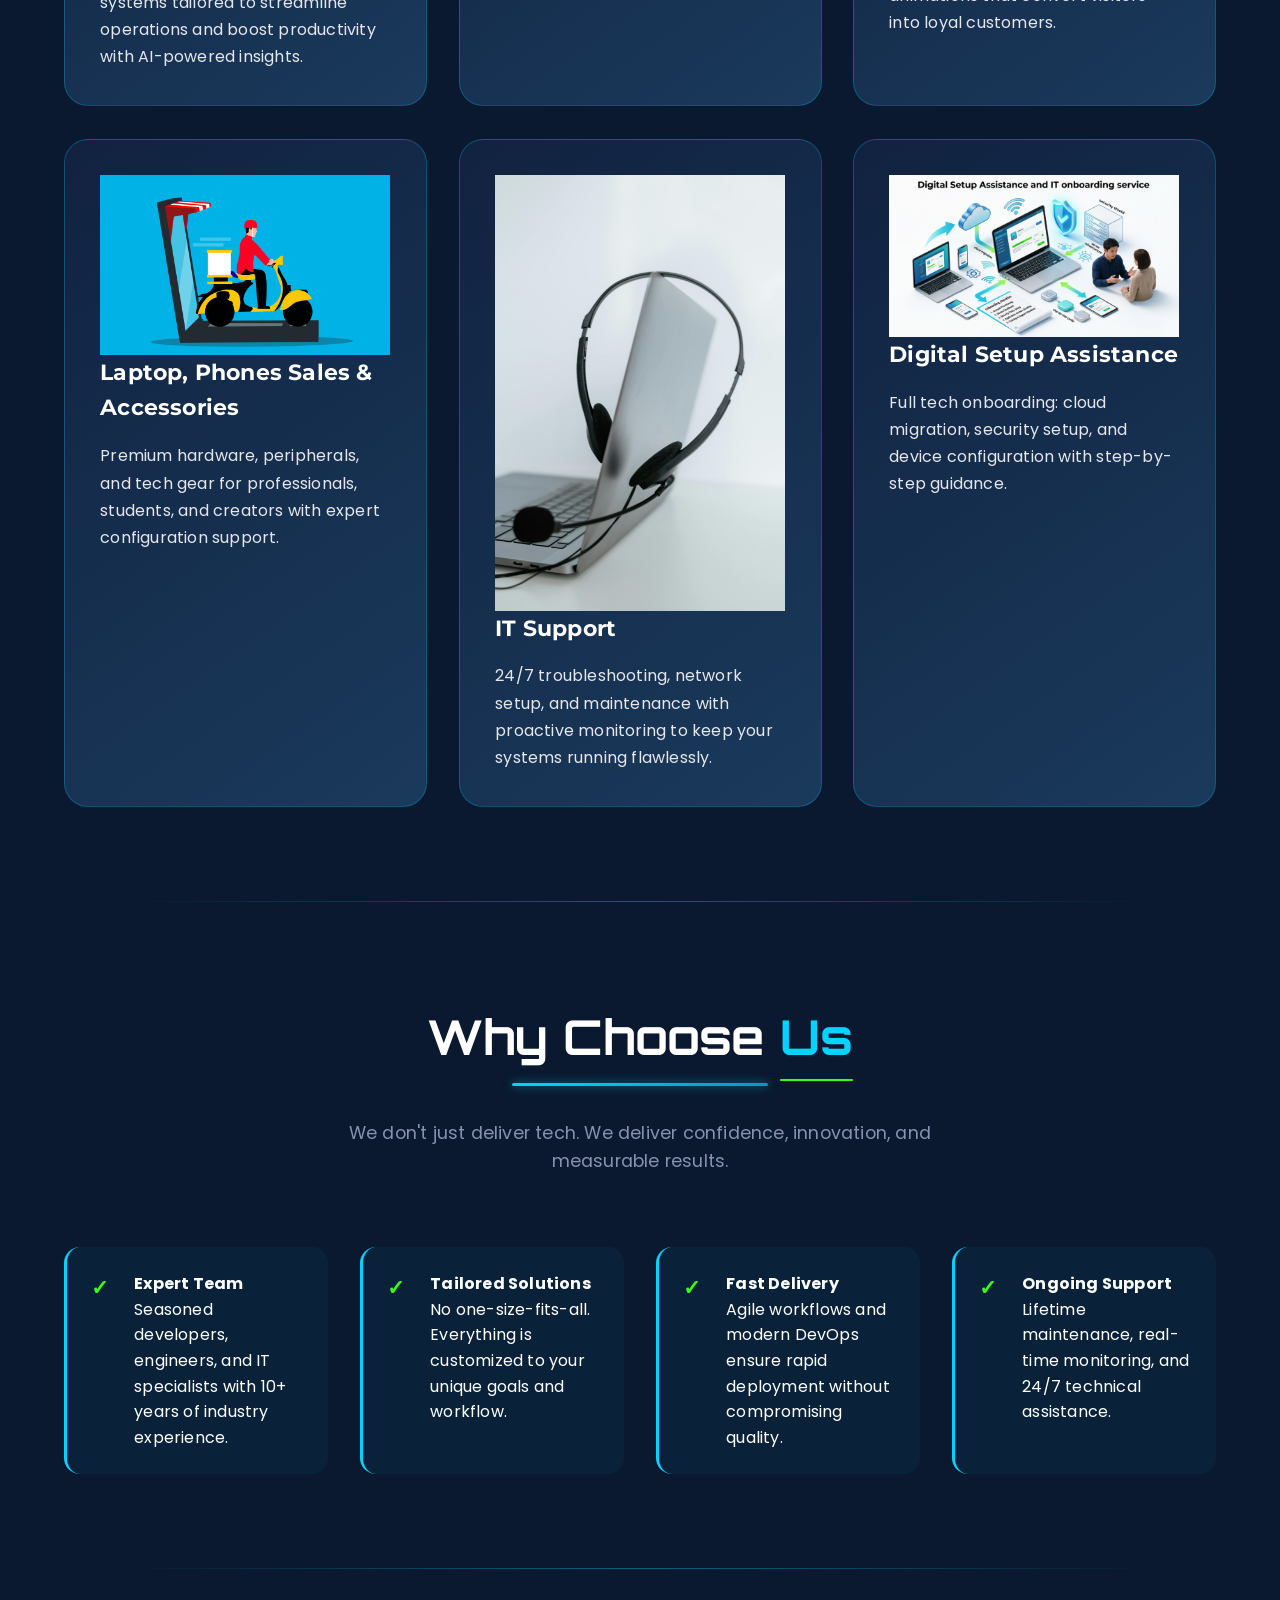
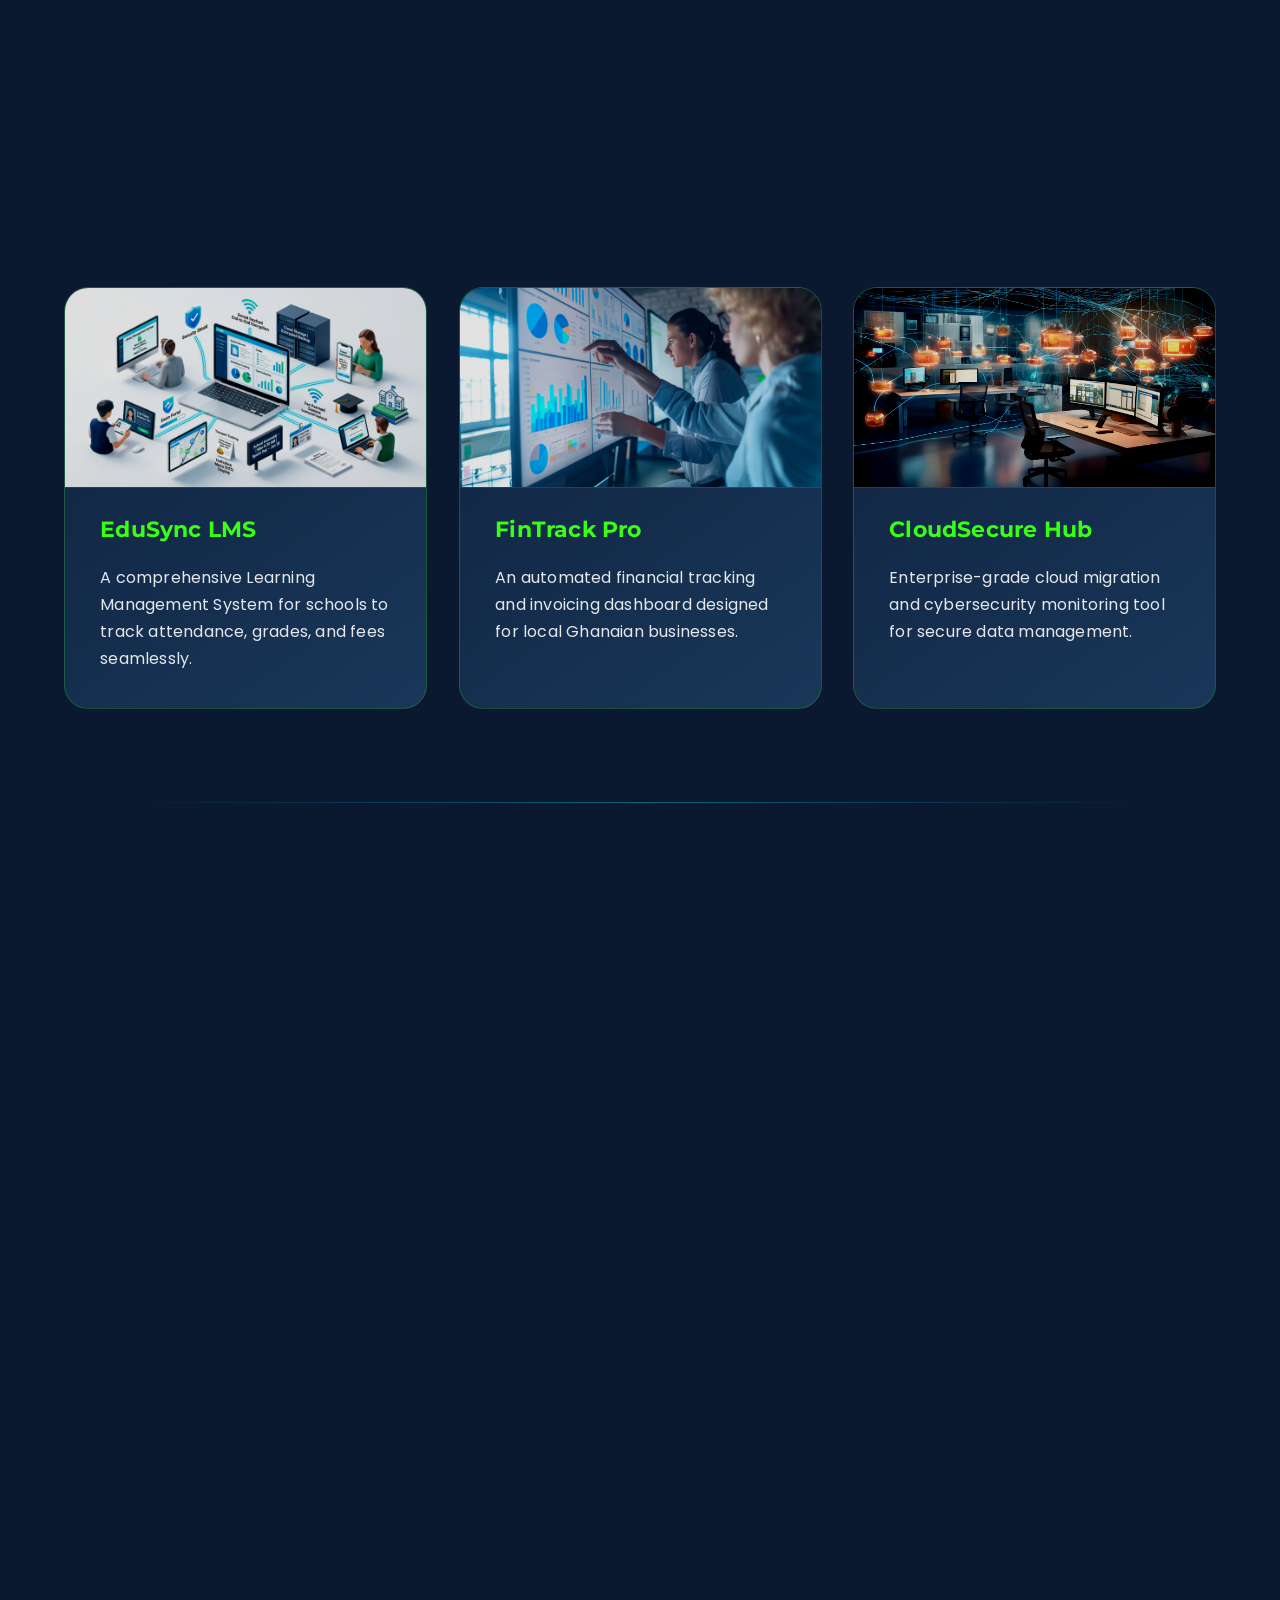
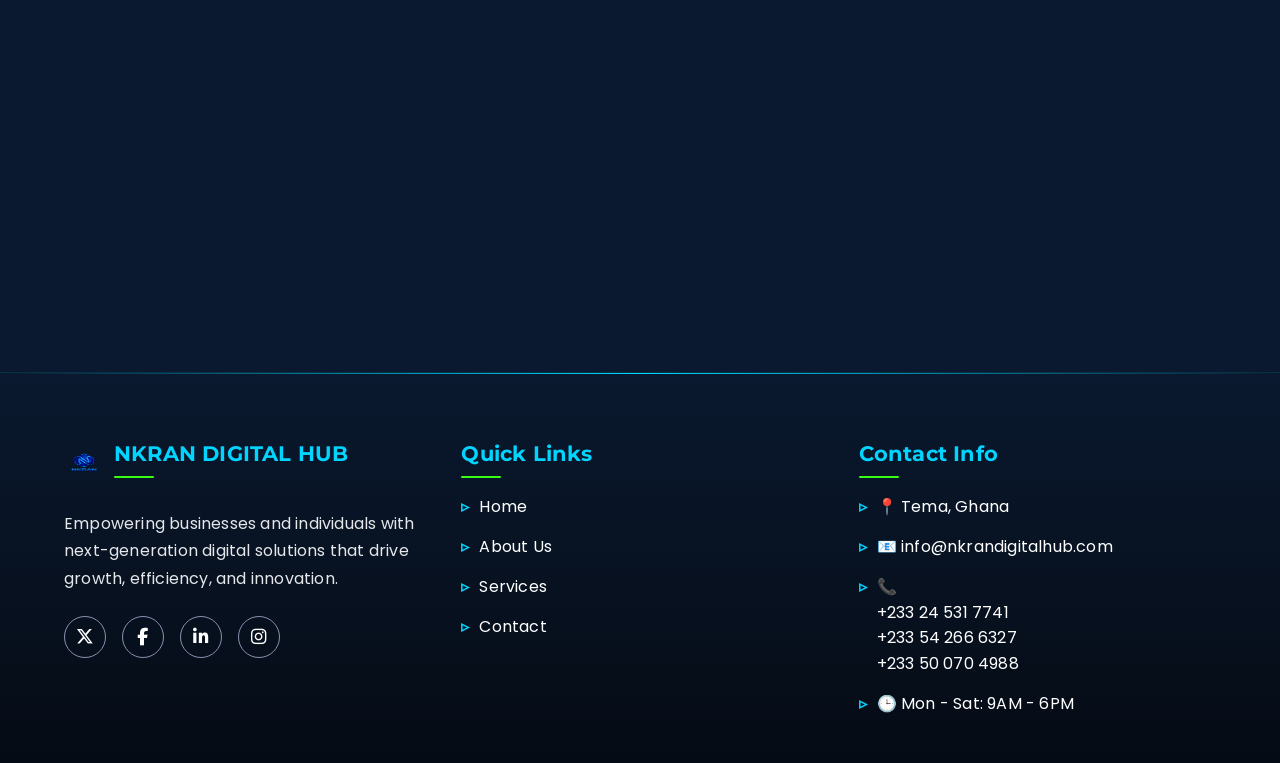
==== commit f826e608: "Update about page layout, index styles, and add team images" ====
--- a/index.html
+++ b/index.html
@@ -6,7 +6,7 @@
   <meta name="description" content="NKRAN DIGITAL HUB - Smart Tech, Real Solutions">
   <title>Home | NKRAN DIGITAL HUB</title>
   <link rel="icon" type="image/png" sizes="32x32" href="images/mkranDigilogo.png">
-
+<meta name="viewport" content="width=device-width, initial-scale=1.0, maximum-scale=5.0">
   <!-- Google Fonts -->
   <link rel="preconnect" href="https://fonts.googleapis.com">
   <link rel="preconnect" href="https://fonts.gstatic.com" crossorigin>
--- a/css/index.css
+++ b/css/index.css
@@ -1281,13 +1281,26 @@
 }
 
 /* Full-Screen Image Slider Background */
+/* ===== HERO SECTION - FULLY RESPONSIVE ===== */
+.hero {
+  min-height: 100vh;
+  display: grid;
+  place-items: center;
+  padding: 10rem 5% 6rem;
+  position: relative;
+  text-align: center;
+  overflow: hidden;
+}
+
+/* Full-Screen Image Slider Background */
 .hero-image-slider {
   position: absolute;
   top: 0;
   left: 0;
   width: 100%;
   height: 100%;
-  z-index: 0; /* Bottom layer */
+  z-index: 0;
+  overflow: hidden;
 }
 
 .hero-image-slider img {
@@ -1296,14 +1309,15 @@
   left: 0;
   width: 100%;
   height: 100%;
-  object-fit: cover; /* Covers entire screen */
+  object-fit: cover;
+  object-position: center center;
   opacity: 0;
   transition: opacity 1.5s ease-in-out;
   z-index: 1;
 }
 
 .hero-image-slider img.active {
-  opacity: 0.6; /* Adjust brightness: 0.3 = darker, 0.5 = brighter */
+  opacity: 0.6;
   z-index: 2;
 }
 
@@ -1311,7 +1325,7 @@
 .hero-grid {
   position: absolute;
   inset: 0;
-  z-index: 3; /* Above images */
+  z-index: 3;
   background-image:
     linear-gradient(rgba(0, 212, 255, 0.08) 1px, transparent 1px),
     linear-gradient(90deg, rgba(0, 212, 255, 0.08) 1px, transparent 1px);
@@ -1319,11 +1333,123 @@
   mask-image: radial-gradient(ellipse 80% 80% at center, black 20%, transparent 70%);
   animation: gridMove 20s linear infinite;
   opacity: 0.6;
+  pointer-events: none;
 }
 
 @keyframes gridMove {
   0% { background-position: 0 0, 0 0; }
   100% { background-position: 50px 50px, 50px 50px; }
+}
+
+/* ===== TABLET RESPONSIVENESS ===== */
+@media (max-width: 900px) {
+  .hero {
+    padding: 9rem 5% 5rem;
+  }
+
+  .hero-image-slider img {
+    object-position: center 40%;
+  }
+}
+
+/* ===== MOBILE RESPONSIVENESS ===== */
+@media (max-width: 768px) {
+  .hero {
+    min-height: 100vh;
+    padding: 8rem 4% 4rem;
+  }
+
+  /* Optimize images for mobile - focus on center-top area */
+  .hero-image-slider img {
+    object-fit: cover;
+    object-position: center 30%;
+    width: 100%;
+    height: 100%;
+  }
+
+  /* Reduce grid density for better mobile performance */
+  .hero-grid {
+    background-size: 40px 40px;
+    opacity: 0.5;
+    mask-image: radial-gradient(ellipse 70% 70% at center, black 30%, transparent 70%);
+  }
+
+  /* Slightly darken overlay on mobile for better text contrast */
+  .hero-image-slider img.active {
+    opacity: 0.5;
+  }
+}
+
+/* ===== SMALL MOBILE DEVICES ===== */
+@media (max-width: 480px) {
+  .hero {
+    padding: 7rem 4% 3rem;
+    min-height: 100vh;
+  }
+
+  /* Further optimize image positioning for small screens */
+  .hero-image-slider img {
+    object-position: center 25%;
+  }
+
+  /* Reduce grid even more for performance */
+  .hero-grid {
+    background-size: 30px 30px;
+    opacity: 0.4;
+  }
+
+  /* Disable complex animations on low-end devices */
+  @media (prefers-reduced-motion: reduce) {
+    .hero-grid {
+      animation: none;
+    }
+
+    .hero-image-slider img {
+      transition: opacity 0.8s ease-in-out;
+    }
+  }
+}
+
+/* ===== LANDSCAPE MOBILE ===== */
+@media (max-height: 500px) and (orientation: landscape) {
+  .hero {
+    min-height: auto;
+    padding: 6rem 5% 2rem;
+  }
+
+  .hero-image-slider img {
+    object-position: center center;
+  }
+
+  .hero-grid {
+    mask-image: radial-gradient(ellipse 60% 80% at center, black 40%, transparent 70%);
+  }
+}
+
+/* ===== LARGE DESKTOP ===== */
+@media (min-width: 1920px) {
+  .hero-grid {
+    background-size: 60px 60px;
+  }
+}
+
+/* ===== PERFORMANCE OPTIMIZATIONS ===== */
+@media (max-width: 768px) {
+  /* Reduce animation complexity on mobile */
+  .hero-image-slider img.active {
+    animation: none; /* Remove Ken Burns on mobile if you have it */
+  }
+}
+
+/* Ensure smooth rendering on all devices */
+.hero,
+.hero-image-slider,
+.hero-image-slider img,
+.hero-grid {
+  will-change: auto;
+  backface-visibility: hidden;
+  -webkit-font-smoothing: antialiased;
+  -moz-osx-font-smoothing: grayscale;
 }
 
 /* Text Content - Centered on Top */
